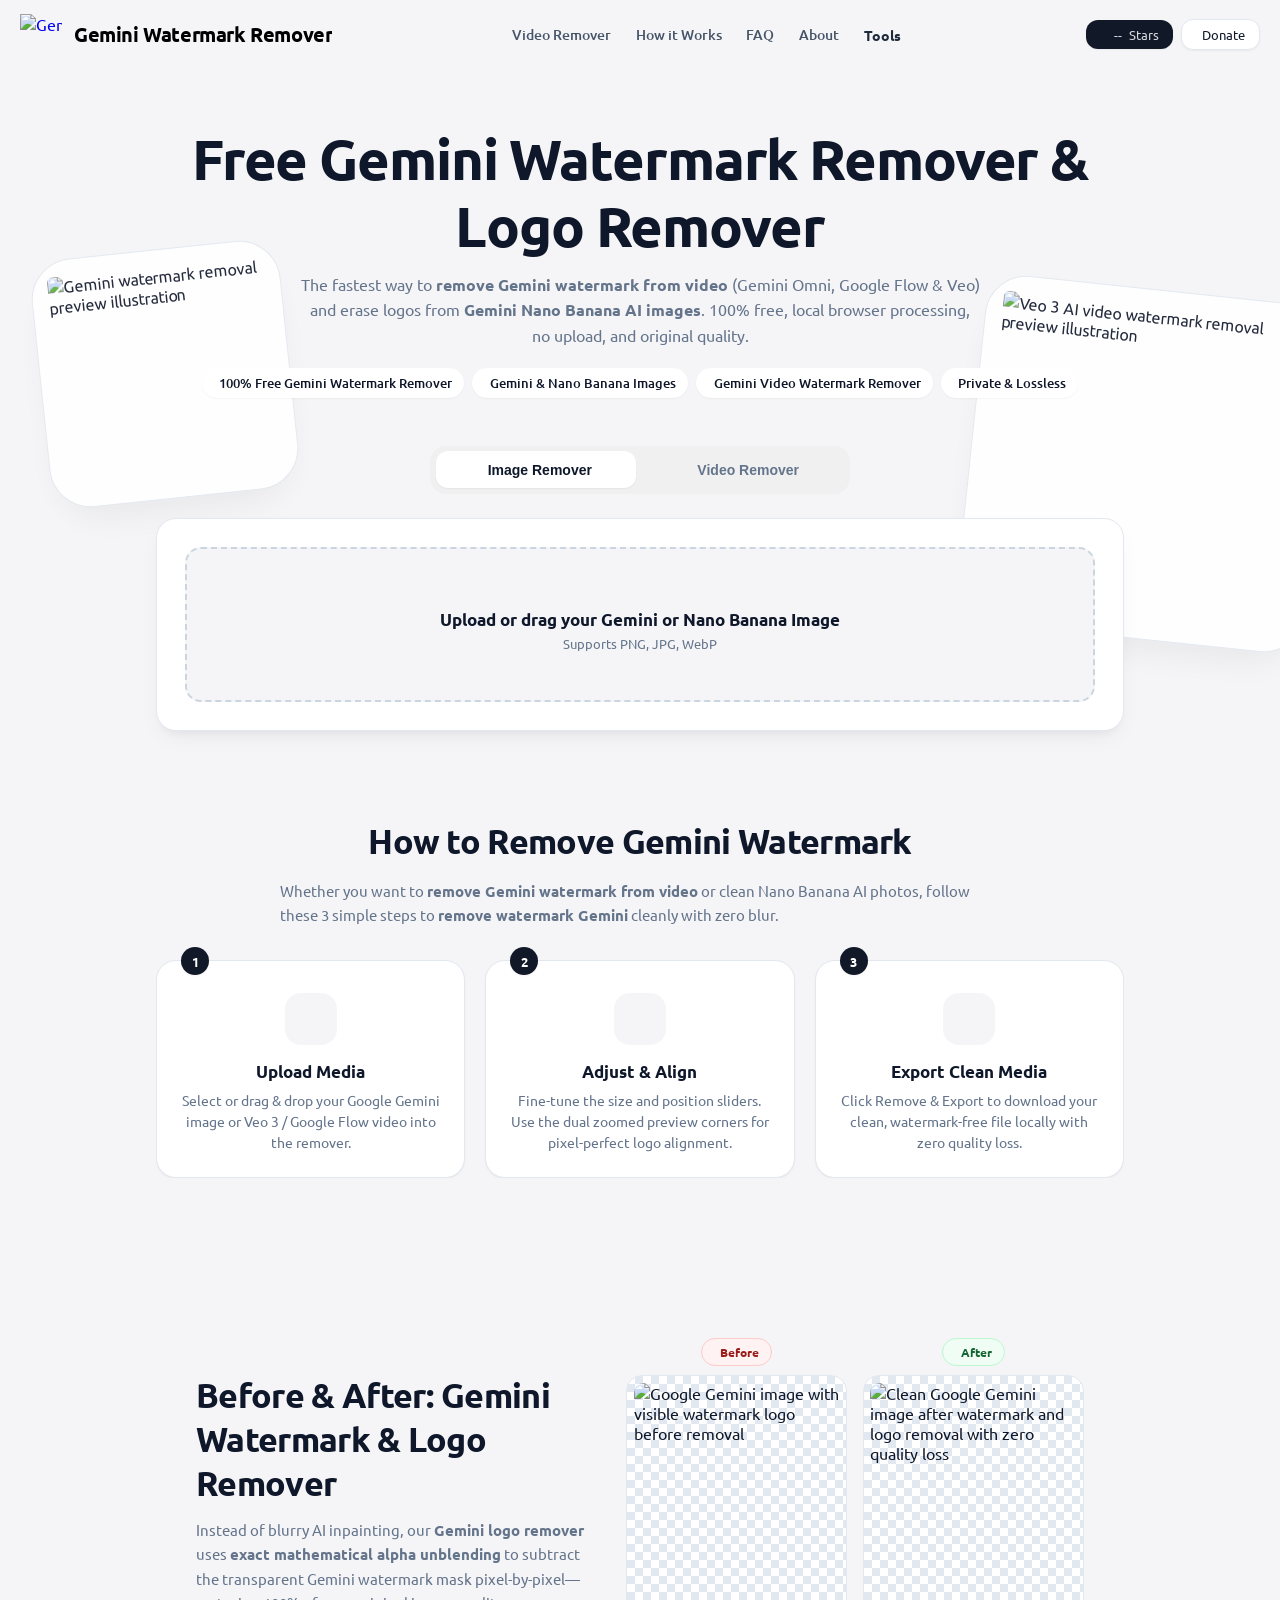
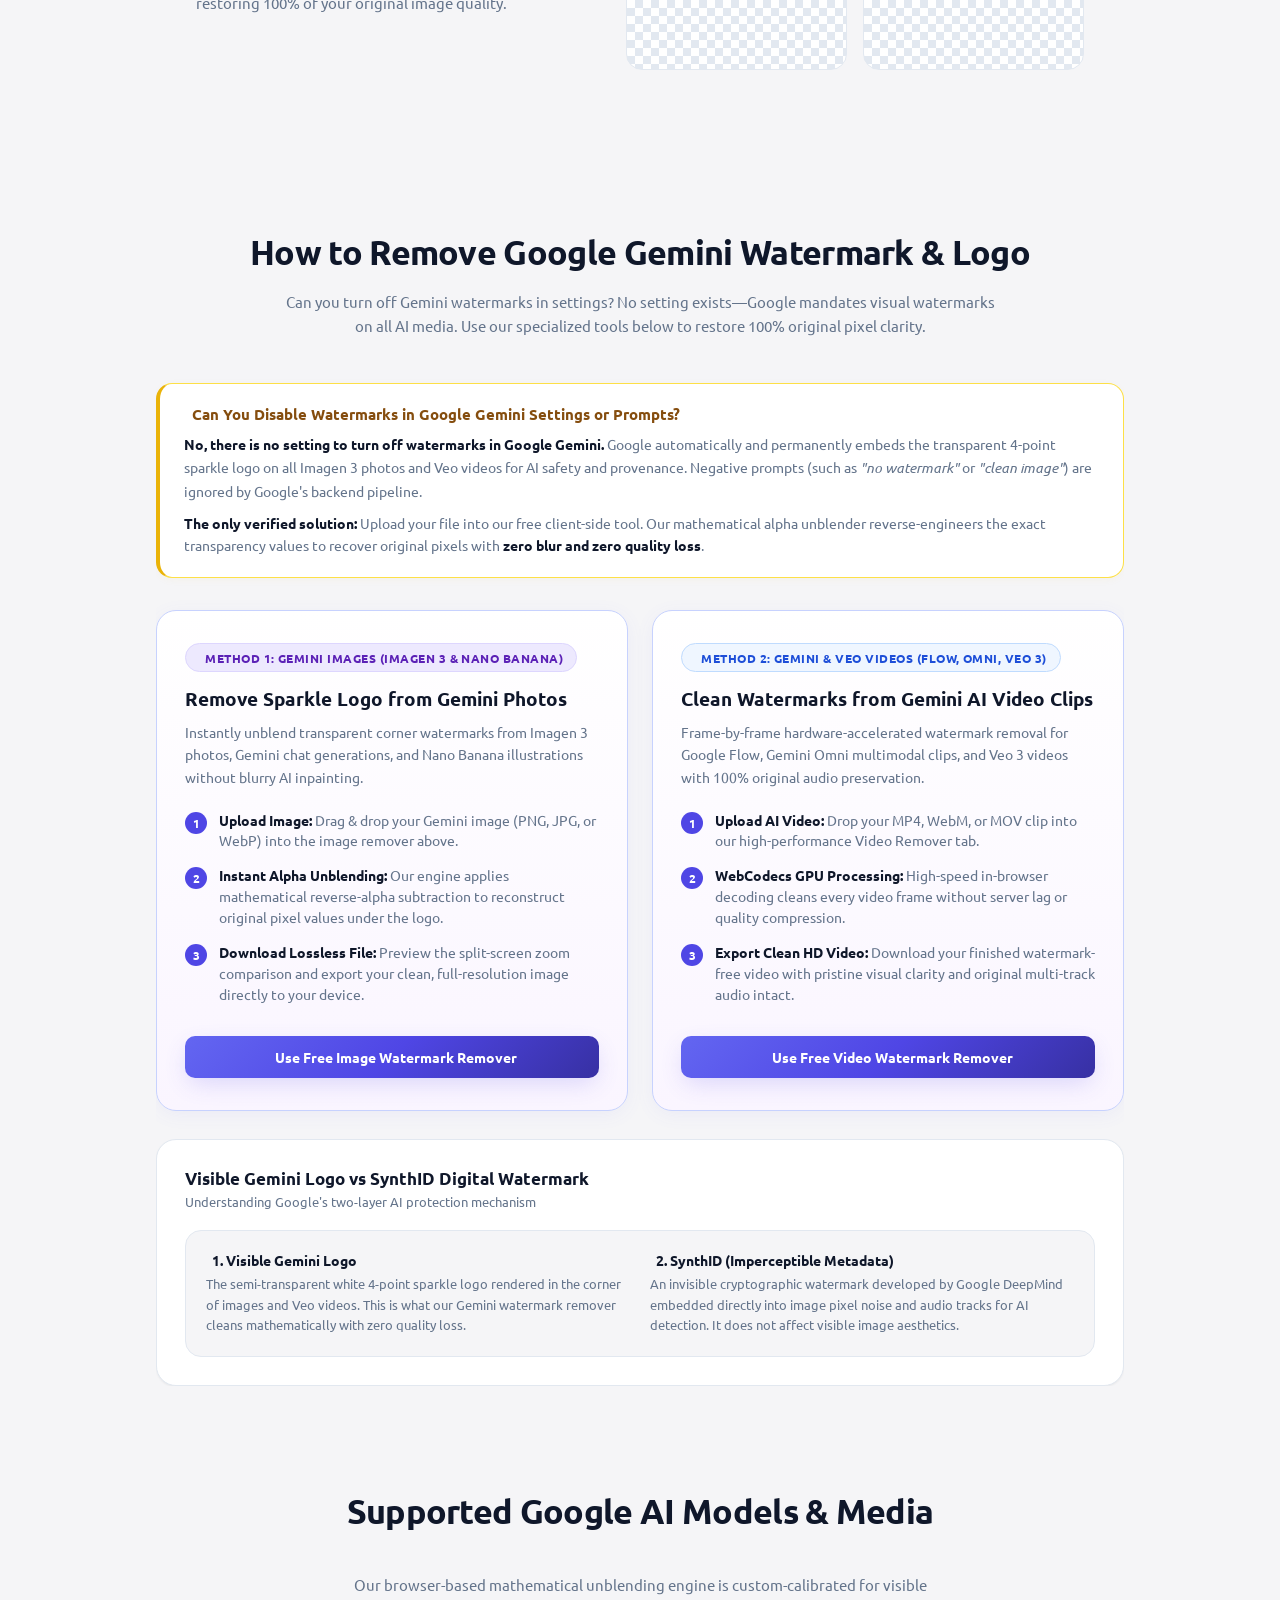
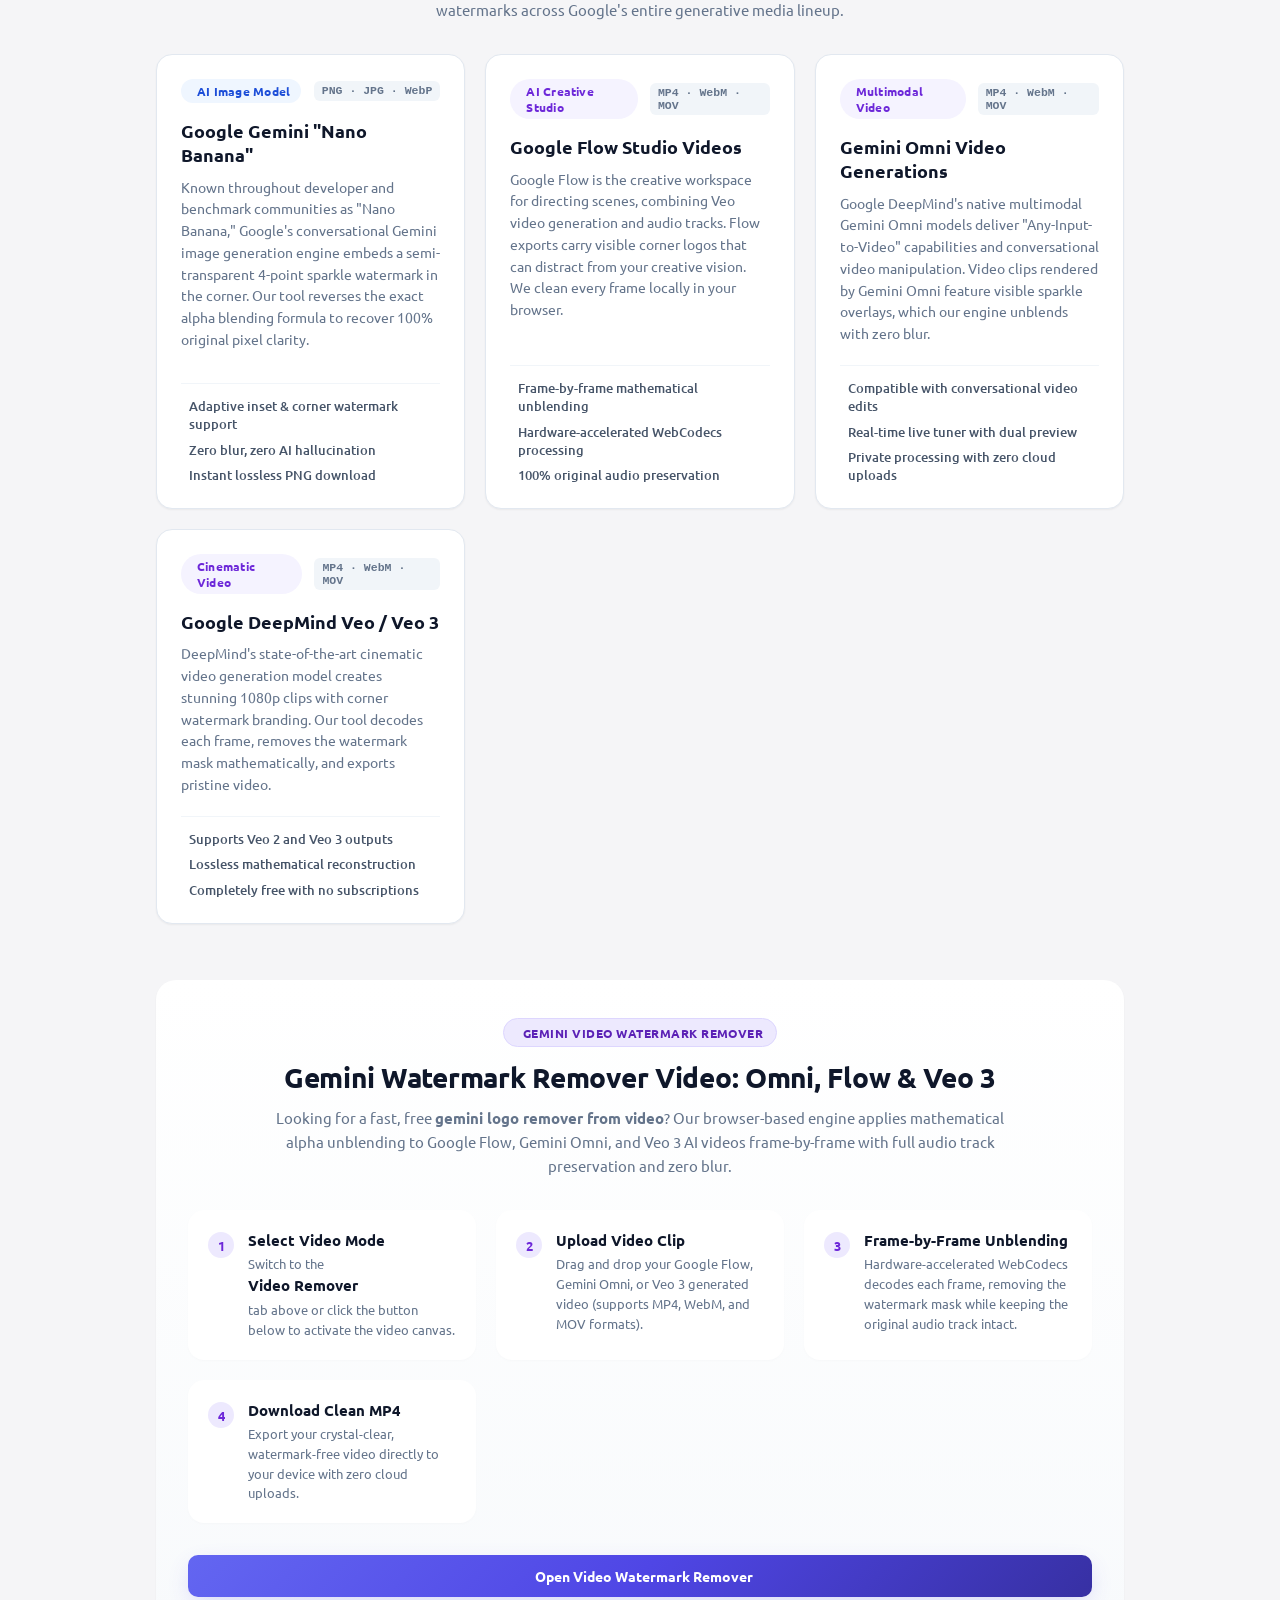
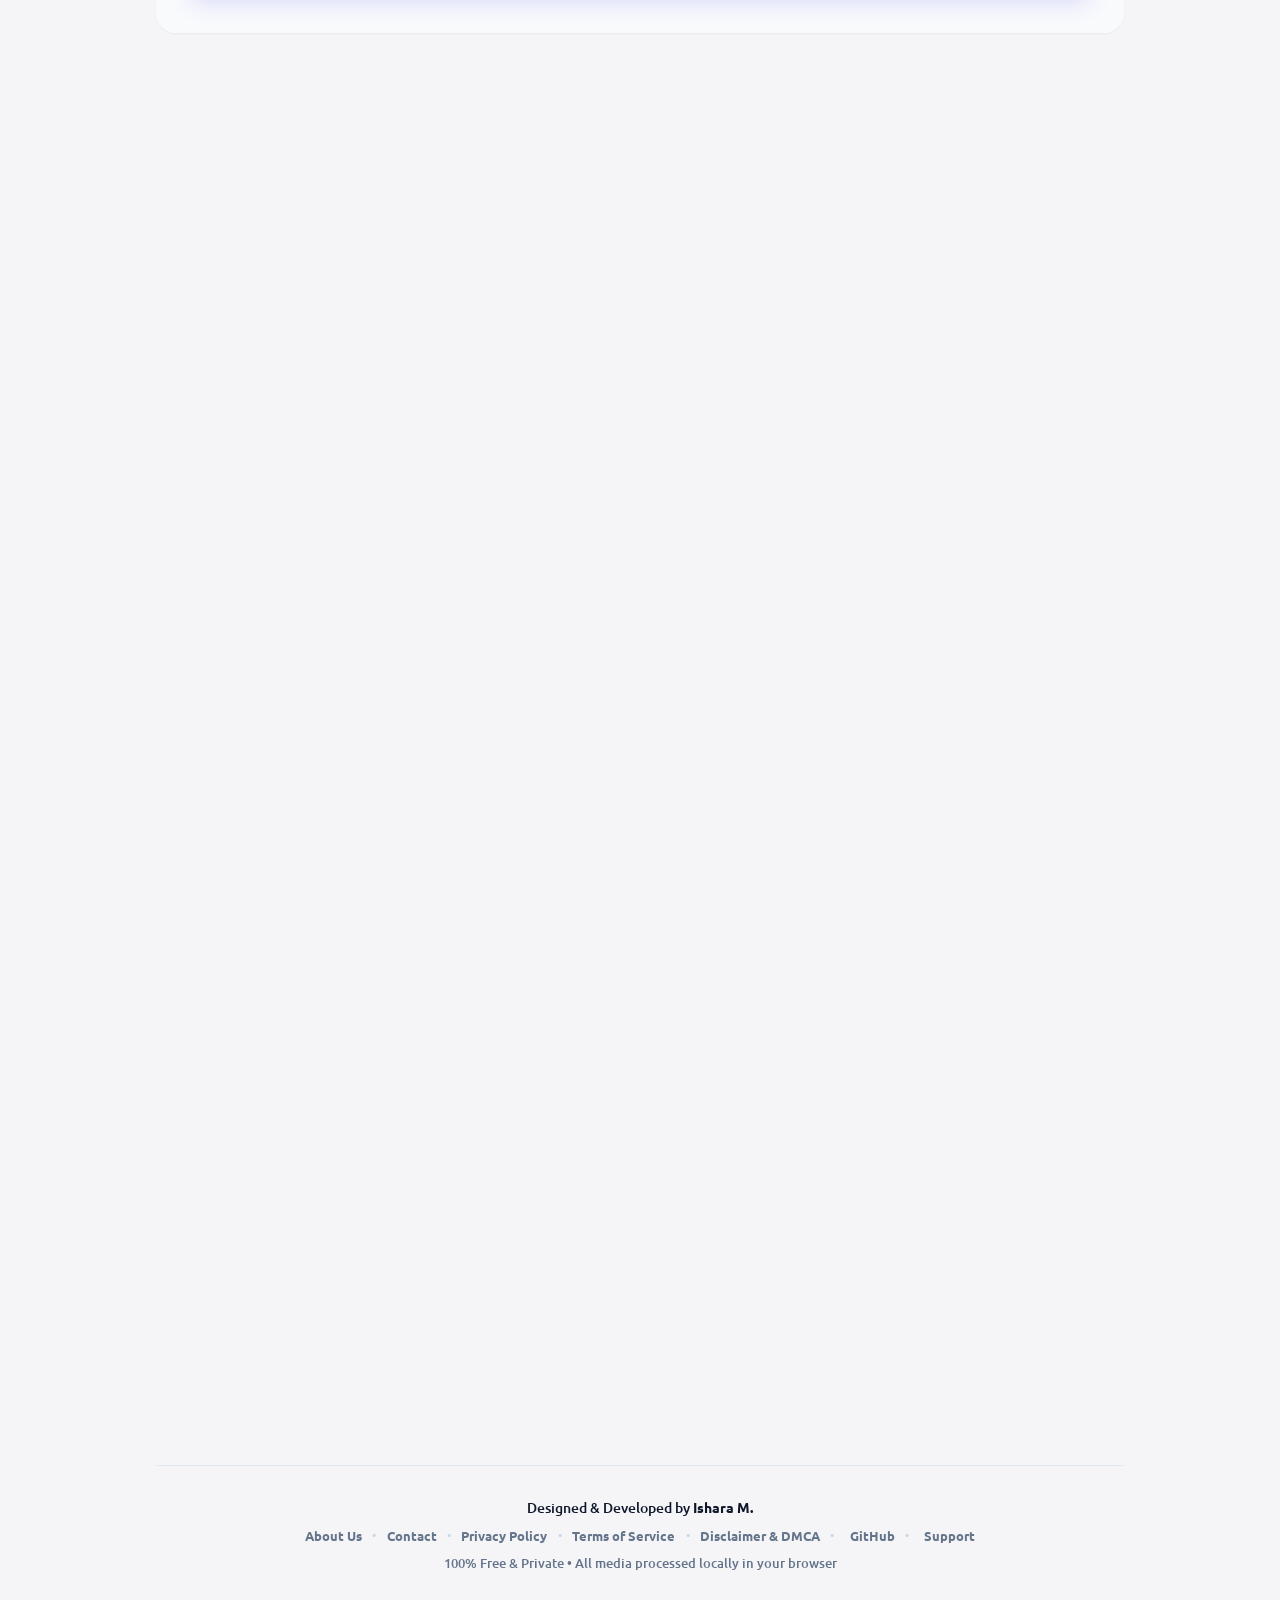
==== index.html @ 51252283 "Remove pop-up ads, promo banners, and third-party widgets" ====
<!DOCTYPE html>
<html lang="en">

<head>
  <meta charset="UTF-8" />
  <meta name="viewport" content="width=device-width, initial-scale=1.0" />
  <title>Gemini Watermark Remover &amp; Logo Remover – Free Video &amp; Image Tool (Flow &amp; Omni)</title>
  <meta name="description"
    content="Free Gemini watermark remover &amp; logo remover. Remove Gemini watermark from video (Gemini Omni, Flow, Veo) and Nano Banana AI images online with zero quality loss." />
  <meta name="keywords"
    content="gemini watermark remover, gemini logo remover, remove gemini watermark, gemini watermark remover video, gemini video watermark remover, gemini watermark remover free, remove gemini watermark from video, gemini remove watermark, gemini logo remover from video, remove watermark gemini, google flow watermark remover, gemini omni watermark remover, nano banana watermark remover, veo 3 watermark remover" />
  <meta name="robots" content="index, follow" />
  <meta name="author" content="Ishara M." />
  <meta name="theme-color" content="#ffffff" />
  <meta name="apple-mobile-web-app-capable" content="yes" />
  <meta name="apple-mobile-web-app-status-bar-style" content="default" />
  <meta name="apple-mobile-web-app-title" content="Gemini Remover" />
  <link rel="icon" type="image/png"
    href="https://ishara-madu.github.io/gemini-watermark-remover/assets/favicon-96x96.png" sizes="96x96" />
  <link rel="icon" type="image/svg+xml"
    href="https://ishara-madu.github.io/gemini-watermark-remover/assets/favicon.svg" />
  <link rel="shortcut icon" href="https://ishara-madu.github.io/gemini-watermark-remover/assets/favicon.ico" />
  <link rel="apple-touch-icon" sizes="180x180"
    href="https://ishara-madu.github.io/gemini-watermark-remover/assets/apple-touch-icon.png" />
  <link rel="manifest" href="https://ishara-madu.github.io/gemini-watermark-remover/assets/site.webmanifest" />

  <link rel="canonical" href="https://ishara-madu.github.io/gemini-watermark-remover/" />

  <!-- Open Graph / Facebook -->
  <meta property="og:site_name" content="Gemini Watermark Remover" />
  <meta property="og:type" content="website" />
  <meta property="og:url" content="https://ishara-madu.github.io/gemini-watermark-remover/" />
  <meta property="og:title" content="Gemini Watermark Remover &amp; Logo Remover – Free Video &amp; Image Tool" />
  <meta property="og:description"
    content="Free Gemini watermark remover &amp; logo remover. Remove Gemini watermark from video (Gemini Omni, Flow, Veo) and Nano Banana AI images online with zero quality loss." />
  <meta property="og:image" content="https://ishara-madu.github.io/gemini-watermark-remover/assets/logo.webp" />
  <meta property="og:image:width" content="1200" />
  <meta property="og:image:height" content="630" />
  <meta property="og:image:alt" content="Free Gemini Watermark Remover &amp; Logo Remover" />
  <meta property="og:locale" content="en_US" />

  <!-- Twitter -->
  <meta property="twitter:card" content="summary_large_image" />
  <meta property="twitter:url" content="https://ishara-madu.github.io/gemini-watermark-remover/" />
  <meta property="twitter:title" content="Gemini Watermark Remover &amp; Logo Remover – Free Video &amp; Image Tool" />
  <meta property="twitter:description"
    content="Free Gemini watermark remover &amp; logo remover. Remove Gemini watermark from video (Gemini Omni, Flow, Veo) and Nano Banana AI images online with zero quality loss." />
  <meta property="twitter:image" content="https://ishara-madu.github.io/gemini-watermark-remover/assets/logo.webp" />
  <meta property="twitter:image:alt" content="Free Gemini Watermark Remover &amp; Logo Remover" />

  <!-- Structured Data (JSON-LD) -->
  <script type="application/ld+json">
  {
    "@context": "https://schema.org",
    "@graph": [
      {
        "@type": "SoftwareApplication",
        "name": "Gemini Watermark Remover",
        "alternateName": [
          "Remove Gemini Watermark",
          "Google Flow Watermark Remover",
          "Gemini Omni Video Remover",
          "Gemini Nano Banana Watermark Remover",
          "Gemini Logo Remover",
          "Veo 3 Watermark Remover"
        ],
        "url": "https://ishara-madu.github.io/gemini-watermark-remover/",
        "image": "https://ishara-madu.github.io/gemini-watermark-remover/assets/logo.webp",
        "screenshot": "https://ishara-madu.github.io/gemini-watermark-remover/assets/after.webp",
        "inLanguage": "en",
        "operatingSystem": "All, Web Browser",
        "applicationCategory": "MultimediaApplication",
        "applicationSubCategory": "Image and Video Editor",
        "browserRequirements": "Requires HTML5 Canvas and WebCodecs support",
        "description": "Free online watermark remover for Google Gemini, Google Flow, Gemini Omni videos, and Gemini Nano Banana images using mathematical alpha unblending with zero quality loss.",
        "offers": {
          "@type": "Offer",
          "price": "0",
          "priceCurrency": "USD"
        },
        "featureList": [
          "100% Client-Side Private Processing (No Server Uploads)",
          "Mathematical Alpha Unblending (Zero Quality Loss & No Blur)",
          "Gemini & Nano Banana Image Watermark Remover (PNG, JPG, WebP)",
          "Gemini Omni & Google Flow AI Video Watermark Remover (MP4, WebM, MOV)",
          "Google Veo 3 Video Watermark Unblending with Audio Preservation",
          "Real-time Live Tuner with Dual Zoomed Previews & Model Presets",
          "100% Free with No File Limits and No Sign-up Required"
        ],
        "author": {
          "@type": "Person",
          "name": "Ishara M.",
          "url": "https://ishara-madu.github.io/"
        }
      },
      {
        "@type": "WebSite",
        "name": "Gemini Watermark Remover",
        "alternateName": "Remove Gemini Watermark Online",
        "url": "https://ishara-madu.github.io/gemini-watermark-remover/",
        "description": "Free online Gemini and Google Flow watermark remover for Gemini Omni videos, Veo clips, and Nano Banana AI images.",
        "inLanguage": "en",
        "publisher": {
          "@type": "Person",
          "name": "Ishara M.",
          "url": "https://ishara-madu.github.io/"
        }
      },
      {
        "@type": "BreadcrumbList",
        "itemListElement": [
          {
            "@type": "ListItem",
            "position": 1,
            "name": "Home",
            "item": "https://ishara-madu.github.io/gemini-watermark-remover/"
          }
        ]
      },
      {
        "@type": "HowTo",
        "name": "How to Remove Gemini & Google Flow Watermarks Online",
        "description": "Step-by-step guide to remove visible Gemini and Google Flow watermarks from Gemini Omni videos and Nano Banana images directly in your browser without quality loss.",
        "image": "https://ishara-madu.github.io/gemini-watermark-remover/assets/logo.webp",
        "step": [
          {
            "@type": "HowToStep",
            "position": 1,
            "name": "Upload Media",
            "text": "Select or drag & drop your Gemini Nano Banana image (PNG, JPG, WebP) or Gemini Omni / Google Flow / Veo video (MP4, WebM, MOV) into the watermark remover tool."
          },
          {
            "@type": "HowToStep",
            "position": 2,
            "name": "Adjust & Align",
            "text": "Choose a model preset (Nano Banana, Omni/Flow, or Veo) or fine-tune sliders. Use the dual zoomed preview corners for pixel-perfect alignment over the visible logo."
          },
          {
            "@type": "HowToStep",
            "position": 3,
            "name": "Export Clean Media",
            "text": "Click Remove & Export to generate your watermark-free file locally in your browser with zero quality loss."
          }
        ]
      },
      {
        "@type": "FAQPage",
        "mainEntity": [
          {
            "@type": "Question",
            "name": "How to remove Gemini watermark from video and AI images?",
            "acceptedAnswer": {
              "@type": "Answer",
              "text": "To remove Gemini watermark from video (Google Flow, Gemini Omni, Veo) or Nano Banana AI images, simply upload your file into our Gemini watermark remover free tool above. Our tool mathematically unblends the transparent logo pixel-by-pixel, restoring 100% of your original media clarity without any blurry AI smudge."
            }
          },
          {
            "@type": "Question",
            "name": "How does this Gemini logo remover work?",
            "acceptedAnswer": {
              "@type": "Answer",
              "text": "Google Gemini embeds a transparent logo mask into generated images and Veo videos using alpha blending. Instead of guessing pixels like AI object removers, our Gemini logo remover applies the exact reverse mathematical formula Original = (Watermarked - Logo * Alpha) / (1 - Alpha) to unblend the watermark pixel-by-pixel with zero quality loss."
            }
          },
          {
            "@type": "Question",
            "name": "Is this Gemini watermark remover free to use?",
            "acceptedAnswer": {
              "@type": "Answer",
              "text": "Yes, our Gemini watermark remover free online tool is 100% free with no limits! There are no hidden subscription fees, no user registration required, no file count limits, and no secondary watermarks added to your exported files."
            }
          },
          {
            "@type": "Question",
            "name": "Does this tool work on Google Gemini Nano Banana images?",
            "acceptedAnswer": {
              "@type": "Answer",
              "text": "Yes! 'Nano Banana' is the widely recognized codename for Google's conversational Gemini image generation model. Our tool is optimized to detect and reverse the 4-point sparkle watermark on Nano Banana images with 100% mathematical precision and zero blur."
            }
          },
          {
            "@type": "Question",
            "name": "Can I remove watermarks from Google Flow and Gemini Omni videos?",
            "acceptedAnswer": {
              "@type": "Answer",
              "text": "Yes! Our browser engine directly cleans visible watermarks from Google Flow studio videos and Gemini Omni multimodal clips (MP4, WebM, MOV) frame-by-frame using WebCodecs, fully preserving your original audio."
            }
          },
          {
            "@type": "Question",
            "name": "Can I remove Gemini watermark from Veo 3 videos and Imagen 3 photos?",
            "acceptedAnswer": {
              "@type": "Answer",
              "text": "Yes! Our tool fully supports Google Gemini Imagen 3 / Nano Banana images (PNG, JPG, WebP) and Gemini Veo 3 / Google Flow / Omni AI videos (MP4, WebM, MOV) with full audio preservation and GPU-accelerated WebCodecs."
            }
          },
          {
            "@type": "Question",
            "name": "Can I turn off watermarks directly in Google Gemini settings?",
            "acceptedAnswer": {
              "@type": "Answer",
              "text": "No. Google Gemini does not offer any setting, toggle, or prompt command to turn off visible watermarks or SynthID. Google automatically and permanently embeds the transparent 4-point sparkle logo on all Imagen 3 images and Veo videos for AI provenance. The only reliable way to get a clean, watermark-free image or video without blurry AI inpainting is by using our free online Gemini watermark remover tool above."
            }
          },
          {
            "@type": "Question",
            "name": "What is the difference between visual Gemini logo and SynthID?",
            "acceptedAnswer": {
              "@type": "Answer",
              "text": "Visual watermarks are the transparent 4-point sparkle logos seen in the corner of images and videos, which our tool removes cleanly. SynthID is an imperceptible cryptographic watermark embedded directly into pixel noise by Google DeepMind for AI detection that does not affect visual appearance."
            }
          },
          {
            "@type": "Question",
            "name": "Why is mathematical watermark removal better than AI inpainting?",
            "acceptedAnswer": {
              "@type": "Answer",
              "text": "AI inpainting tools guess what lies beneath the watermark by blurring or smudging pixels, causing loss of detail. Mathematical alpha unblending subtracts the exact transparency values of the Gemini logo, revealing the actual sharp original pixels underneath."
            }
          },
          {
            "@type": "Question",
            "name": "Are my images and videos kept private and secure?",
            "acceptedAnswer": {
              "@type": "Answer",
              "text": "Absolutely. All image and video processing is executed 100% locally inside your web browser using HTML5 Canvas and WebCodecs APIs. Your files are never uploaded, stored, or transmitted to any external server."
            }
          },
          {
            "@type": "Question",
            "name": "What image and video file formats are supported?",
            "acceptedAnswer": {
              "@type": "Answer",
              "text": "We support all major formats: Images (PNG, JPG, WebP) and Videos (MP4, WebM, MOV) with instant browser downloads."
            }
          },
          {
            "@type": "Question",
            "name": "Can I use this Gemini watermark remover on mobile phones and tablets?",
            "acceptedAnswer": {
              "@type": "Answer",
              "text": "Yes! The website is fully mobile-responsive and works seamlessly on smartphones and tablets across iOS (Safari) and Android (Chrome/Edge/Firefox)."
            }
          }
        ]
      }
    ]
  }
  </script>
  <!-- Performance Resource Hints & Font Preconnects -->
  <link rel="preconnect" href="https://fonts.googleapis.com">
  <link rel="preconnect" href="https://fonts.gstatic.com" crossorigin>
  <link rel="dns-prefetch" href="https://code.iconify.design">
  <link href="https://fonts.googleapis.com/css2?family=Ubuntu:wght@400;500;700&display=swap" rel="stylesheet">
  <link rel="stylesheet" href="./style.css" />
  <script defer src="https://code.iconify.design/iconify-icon/1.0.7/iconify-icon.min.js"></script>
</head>

<body>

  <!-- Top Navigation Header -->
  <header class="app-header">
    <div class="header-container">
      <a href="#" class="brand" title="Gemini Watermark Remover">
        <img src="./assets/logo.webp" alt="Gemini Watermark Remover Logo" width="42" height="42" decoding="async"
          fetchpriority="high" style="object-fit: cover;" />
        <div class="brand-text">
          <span class="brand-title">Gemini Watermark Remover</span>
        </div>
      </a>

      <!-- Desktop Navigation Menu -->
      <nav class="nav-menu" aria-label="Main Navigation">
        <a href="#panel-video" class="nav-link" id="nav-link-video">Video Remover</a>
        <a href="#how-it-works" class="nav-link">How it Works</a>
        <a href="#faq" class="nav-link">FAQ</a>
        <a href="./about.html" class="nav-link">About</a>

        <!-- Tools Dropdown -->
        <div class="nav-dropdown" id="tools-dropdown">
          <button type="button" class="nav-link nav-dropdown-btn" id="tools-dropdown-btn" aria-expanded="false"
            aria-haspopup="true">
            <span>Tools</span>
            <iconify-icon icon="ph:caret-down-bold" class="dropdown-arrow" width="12"></iconify-icon>
          </button>
          <div class="dropdown-menu" id="tools-dropdown-menu">
            <a href="https://ishara-madu.github.io/online-image-converter/" target="_blank" rel="noopener noreferrer"
              class="dropdown-item promo-item"
              data-auto-favicon="https://ishara-madu.github.io/online-image-converter/">
              <div class="dropdown-item-icon promo-icon">
                <img src="https://ishara-madu.github.io/online-image-converter/favicon.ico"
                  onerror="this.onerror=null; this.src='https://www.google.com/s2/favicons?domain=ishara-madu.github.io&amp;sz=64';"
                  alt="Online Image Converter Favicon" class="tool-favicon-img" width="22" height="22" loading="lazy" />
              </div>
              <div class="dropdown-item-content">
                <div class="dropdown-item-title-row">
                  <span class="dropdown-item-title">Online Image Converter</span>
                  <span class="badge-featured">Free &amp; Fast</span>
                </div>
                <p class="dropdown-item-desc">Convert WebP, PNG, JPG, AVIF, GIF with zero quality loss.</p>
              </div>
              <iconify-icon icon="ph:arrow-square-out-bold" width="16" class="dropdown-ext-icon"></iconify-icon>
            </a>

            <div class="dropdown-divider"></div>

            <a href="#" class="dropdown-item active-tool">
              <div class="dropdown-item-icon active-icon">
                <img src="./assets/favicon-96x96.png" alt="Gemini Watermark Remover Favicon" class="tool-favicon-img"
                  width="22" height="22" loading="lazy" />
              </div>
              <div class="dropdown-item-content">
                <div class="dropdown-item-title-row">
                  <span class="dropdown-item-title">Gemini Watermark Remover</span>
                  <span class="badge-current">Current</span>
                </div>
                <p class="dropdown-item-desc">Remove Gemini, Flow &amp; Omni watermarks mathematically.</p>
              </div>
            </a>
          </div>
        </div>
      </nav>

      <!-- Hamburger Menu Toggle Button (Mobile Only) -->
      <button type="button" id="mobile-menu-btn" class="mobile-menu-toggle" aria-label="Toggle navigation menu"
        aria-expanded="false">
        <iconify-icon icon="ph:list-bold" class="icon-hamburger" width="22"></iconify-icon>
        <iconify-icon icon="ph:x-bold" class="icon-close hidden" width="22"></iconify-icon>
      </button>

      <div id="header-actions" class="header-actions">
        <!-- Mobile Navigation Menu (visible inside mobile dropdown) -->
        <div class="mobile-nav-links">
          <a href="#panel-video" class="mobile-nav-link" id="mobile-nav-link-video">
            <iconify-icon icon="ph:video-bold" width="18"></iconify-icon>
            <span>Video Remover</span>
          </a>
          <a href="#models-showcase" class="mobile-nav-link">
            <iconify-icon icon="ph:cpu-bold" width="18"></iconify-icon>
            <span>Supported Models</span>
          </a>
          <a href="#how-it-works" class="mobile-nav-link">
            <iconify-icon icon="ph:info-bold" width="18"></iconify-icon>
            <span>How it Works</span>
          </a>
          <a href="#guide" class="mobile-nav-link">
            <iconify-icon icon="ph:book-open-bold" width="18"></iconify-icon>
            <span>Removal Guide</span>
          </a>
          <a href="#comparison" class="mobile-nav-link">
            <iconify-icon icon="ph:git-diff-bold" width="18"></iconify-icon>
            <span>Comparison</span>
          </a>
          <a href="#features" class="mobile-nav-link">
            <iconify-icon icon="ph:shield-check-bold" width="18"></iconify-icon>
            <span>Features</span>
          </a>
          <a href="#faq" class="mobile-nav-link">
            <iconify-icon icon="ph:question-bold" width="18"></iconify-icon>
            <span>FAQ</span>
          </a>
          <a href="./about.html" class="mobile-nav-link">
            <iconify-icon icon="ph:info-bold" width="18"></iconify-icon>
            <span>About Us</span>
          </a>
          <a href="./contact.html" class="mobile-nav-link">
            <iconify-icon icon="ph:envelope-simple-bold" width="18"></iconify-icon>
            <span>Contact Us</span>
          </a>
        </div>

        <div class="header-action-buttons">
          <a href="https://github.com/ishara-madu/gemini-watermark-remover" target="_blank" rel="noopener noreferrer"
            class="btn-github" title="Star on GitHub">
            <iconify-icon icon="ph:github-logo" width="18"></iconify-icon>
            <iconify-icon icon="ph:star-fill" width="14" style="color: #eab308;"></iconify-icon>
            <span id="star-count-num">--</span>
            <span class="btn-github-label">Stars</span>
          </a>
          <a href="https://buymeacoffee.com/ishara.madu" target="_blank" rel="noopener noreferrer" class="btn-donate"
            title="Support the project">
            <iconify-icon icon="ph:heart-fill" width="16" style="color: #f43f5e;"></iconify-icon>
            <span>Donate</span>
          </a>
        </div>
      </div>
    </div>
  </header>

  <main class="container">
    <!-- Hero Section -->
    <div class="hero-section">
      <h1 class="hero-title">Free Gemini Watermark Remover &amp; Logo Remover</h1>
      <p class="hero-description">
        The fastest way to <strong>remove Gemini watermark from video</strong> (Gemini Omni, Google Flow &amp; Veo) and
        erase logos from
        <strong style="color: #64748b">Gemini Nano Banana AI images</strong>. 100% free, local browser processing, no
        upload, and original quality.
      </p>
      <div class="hero-badges">
        <span class="hero-badge-pill"><iconify-icon icon="ph:sparkle-bold" width="15"
            style="color: #059669;"></iconify-icon> 100% Free Gemini Watermark Remover</span>
        <span class="hero-badge-pill"><iconify-icon icon="ph:image-square-bold" width="15"
            style="color: #2563eb;"></iconify-icon> Gemini &amp; Nano Banana Images</span>
        <a href="#panel-video" class="hero-badge-pill hero-badge-link" id="hero-badge-video-link"><iconify-icon
            icon="ph:video-camera-bold" width="15" style="color: #7c3aed;"></iconify-icon> Gemini Video Watermark
          Remover</a>
        <span class="hero-badge-pill"><iconify-icon icon="ph:shield-check-bold" width="15"
            style="color: #0d9488;"></iconify-icon> Private &amp; Lossless</span>
      </div>
    </div>

    <!-- Left Decorative Background Frame -->
    <div class="hero-bg-frame-container left" aria-hidden="true">
      <div class="hero-bg-frame">
        <img src="./assets/bg1.webp" alt="Gemini watermark removal preview illustration" class="hero-bg-img" width="250"
          height="250" loading="lazy" decoding="async" fetchpriority="low" />
      </div>
    </div>

    <!-- Right Decorative Background Frame -->
    <div class="hero-bg-frame-container right" aria-hidden="true">
      <div class="hero-bg-frame">
        <img src="./assets/bg2.webp" alt="Veo 3 AI video watermark removal preview illustration" class="hero-bg-img"
          width="350" height="350" loading="lazy" decoding="async" fetchpriority="low" />
      </div>
    </div>

    <!-- Tab Switcher -->
    <div class="tab-container">
      <button id="tab-image" class="tab-btn active">
        <iconify-icon icon="ph:image-bold" width="18"></iconify-icon>
        <span>Image Remover</span>
      </button>
      <button id="tab-video" class="tab-btn">
        <iconify-icon icon="ph:video-bold" width="18"></iconify-icon>
        <span>Video Remover</span>
      </button>
    </div>

    <!-- Image Removal Panel -->
    <section id="panel-image" class="card">
      <div id="img-dropzone" class="dropzone">
        <div class="dropzone-icon">
          <iconify-icon icon="ph:upload-simple-bold"></iconify-icon>
        </div>
        <p class="dropzone-title">Upload or drag your Gemini or Nano Banana Image</p>
        <p class="dropzone-sub">Supports PNG, JPG, WebP</p>
        <input id="img-input" type="file" accept="image/*" class="hidden" />
      </div>

      <!-- Image Tuner & Live Preview Container -->
      <div id="img-tuner-container" class="tuner-container hidden">
        <div id="img-detect-badge" class="detect-badge hidden"></div>
        <div class="tuner-preview-row">
          <div class="tuner-canvas-box main-box">
            <span class="canvas-title">
              <iconify-icon icon="ph:frame-corners" width="14"></iconify-icon>
              Preview (Full Frame)
            </span>
            <div class="canvas-wrapper">
              <canvas id="img-main-canvas"></canvas>
            </div>
          </div>
          <div class="tuner-canvas-box zoom-box">
            <div class="zoom-card">
              <span class="canvas-title text-blue-600">
                <iconify-icon icon="ph:magnifying-glass-plus" width="14"></iconify-icon>
                Zoomed Original
              </span>
              <div class="canvas-wrapper">
                <canvas id="img-zoom-canvas" width="200" height="200"></canvas>
              </div>
            </div>
            <div class="zoom-card">
              <span class="canvas-title text-green-600">
                <iconify-icon icon="ph:check-circle" width="14"></iconify-icon>
                Zoomed Cleaned
              </span>
              <div class="canvas-wrapper">
                <canvas id="img-zoom-cleaned-canvas" width="200" height="200"></canvas>
              </div>
            </div>
          </div>
        </div>

        <!-- Quick Select Model Presets -->
        <div class="tuner-preset-row">
          <span class="tuner-preset-label">Model Preset:</span>
          <div class="tuner-preset-buttons">
            <button type="button" class="btn-preset active" data-preset="new" id="btn-preset-img-nano">
              <iconify-icon icon="ph:sparkle-bold"></iconify-icon> Gemini / Nano Banana (Adaptive)
            </button>
            <button type="button" class="btn-preset" data-preset="classic" id="btn-preset-img-classic">
              <iconify-icon icon="ph:corners-out"></iconify-icon> Classic Corner (Fixed)
            </button>
          </div>
        </div>

        <div class="tuner-sliders mt-2">
          <div class="slider-group">
            <div class="tuner-slider-label">
              <span>Strength (Gain)</span>
              <span id="lbl-img-gain">0.60x</span>
            </div>
            <input type="range" id="slider-img-gain" min="0.1" max="3" step="0.05" value="0.6" />
          </div>
          <div class="slider-group">
            <div class="tuner-slider-label">
              <span>Size Scale</span>
              <span id="lbl-img-scale">1.00x</span>
            </div>
            <input type="range" id="slider-img-scale" min="0.5" max="2" step="0.05" value="1.0" />
          </div>
          <div class="slider-group">
            <div class="tuner-slider-label">
              <span>Position X</span>
              <span id="lbl-img-offset-x">-128px</span>
            </div>
            <input type="range" id="slider-img-offset-x" min="-250" max="150" step="1" value="-128" />
          </div>
          <div class="slider-group">
            <div class="tuner-slider-label">
              <span>Position Y</span>
              <span id="lbl-img-offset-y">-128px</span>
            </div>
            <input type="range" id="slider-img-offset-y" min="-250" max="150" step="1" value="-128" />
          </div>
        </div>

        <div class="tuner-actions">
          <button id="btn-img-reset-sliders" class="btn btn-secondary text-xs">
            <iconify-icon icon="ph:arrow-counter-clockwise"></iconify-icon> Reset Sliders
          </button>
          <button id="btn-img-export" class="btn btn-primary">
            <iconify-icon icon="ph:eraser"></iconify-icon> Remove &amp; Export Image
          </button>
        </div>
      </div>

      <div id="img-results" class="hidden mt-4"></div>
    </section>

    <!-- Video Removal Panel -->
    <section id="panel-video" class="card hidden">
      <div id="video-dropzone" class="dropzone">
        <div class="dropzone-icon">
          <iconify-icon icon="ph:video-bold"></iconify-icon>
        </div>
        <p class="dropzone-title">Upload or drag a Gemini Omni, Google Flow, or Veo video</p>
        <p class="dropzone-sub">Supports MP4, WebM, MOV</p>
        <input id="video-input" type="file" accept="video/*" class="hidden" />
      </div>

      <!-- Video Tuner & Live Preview Container -->
      <div id="video-tuner-container" class="tuner-container hidden">
        <div id="video-detect-badge" class="detect-badge hidden"></div>
        <div class="tuner-preview-row">
          <div class="tuner-canvas-box main-box">
            <span class="canvas-title">
              <iconify-icon icon="ph:frame-corners" width="14"></iconify-icon>
              Preview (Full Frame)
            </span>
            <div class="canvas-wrapper">
              <canvas id="video-main-canvas"></canvas>
            </div>
          </div>
          <div class="tuner-canvas-box zoom-box">
            <div class="zoom-card">
              <span class="canvas-title text-blue-600">
                <iconify-icon icon="ph:magnifying-glass-plus" width="14"></iconify-icon>
                Zoomed Original
              </span>
              <div class="canvas-wrapper">
                <canvas id="video-zoom-canvas" width="200" height="200"></canvas>
              </div>
            </div>
            <div class="zoom-card">
              <span class="canvas-title text-green-600">
                <iconify-icon icon="ph:check-circle" width="14"></iconify-icon>
                Zoomed Cleaned
              </span>
              <div class="canvas-wrapper">
                <canvas id="video-zoom-cleaned-canvas" width="200" height="200"></canvas>
              </div>
            </div>
          </div>
        </div>

        <!-- Quick Select Video Model Presets -->
        <div class="tuner-preset-row">
          <span class="tuner-preset-label">Model Preset:</span>
          <div class="tuner-preset-buttons">
            <button type="button" class="btn-preset active" data-preset="veo" id="btn-preset-vid-omni">
              <iconify-icon icon="ph:video-camera-bold"></iconify-icon> Gemini Omni &amp; Flow (Adaptive)
            </button>
            <button type="button" class="btn-preset" data-preset="corner" id="btn-preset-vid-veo">
              <iconify-icon icon="ph:corners-out"></iconify-icon> Veo (Corner)
            </button>
            <button type="button" class="btn-preset" data-preset="sparkle" id="btn-preset-vid-sparkle">
              <iconify-icon icon="ph:sparkle-bold"></iconify-icon> Standard Sparkle
            </button>
          </div>
        </div>

        <div class="tuner-sliders mt-2">
          <div class="slider-group">
            <div class="tuner-slider-label">
              <span>Strength (Gain)</span>
              <span id="lbl-video-gain">0.60x</span>
            </div>
            <input type="range" id="slider-video-gain" min="0.1" max="3" step="0.05" value="0.6" />
          </div>
          <div class="slider-group">
            <div class="tuner-slider-label">
              <span>Size Scale</span>
              <span id="lbl-video-scale">1.00x</span>
            </div>
            <input type="range" id="slider-video-scale" min="0.5" max="2" step="0.05" value="1.0" />
          </div>
          <div class="slider-group">
            <div class="tuner-slider-label">
              <span>Position X</span>
              <span id="lbl-video-offset-x">-24px</span>
            </div>
            <input type="range" id="slider-video-offset-x" min="-150" max="150" step="1" value="-24" />
          </div>
          <div class="slider-group">
            <div class="tuner-slider-label">
              <span>Position Y</span>
              <span id="lbl-video-offset-y">-24px</span>
            </div>
            <input type="range" id="slider-video-offset-y" min="-150" max="150" step="1" value="-24" />
          </div>
        </div>

        <div class="tuner-actions">
          <button id="btn-video-reset-sliders" class="btn btn-secondary text-xs">
            <iconify-icon icon="ph:arrow-counter-clockwise"></iconify-icon> Reset Sliders
          </button>
          <button id="btn-video-export" class="btn btn-primary">
            <iconify-icon icon="ph:eraser"></iconify-icon> Remove &amp; Export Video MP4
          </button>
        </div>
      </div>

      <!-- Processing Progress -->
      <div id="video-status" class="hidden mt-4 text-center">
        <p class="mb-2">Cleaning &amp; Encoding Video...</p>
        <div class="progress-bar-container">
          <div id="video-progress-bar" class="progress-bar-fill"></div>
        </div>
        <p id="video-progress-text" class="progress-text">0%</p>
      </div>

      <div id="video-results" class="hidden mt-4"></div>
    </section>

    <!-- How It Works Step-by-Step Section -->
    <section id="how-it-works" class="how-it-works-section">
      <h2 class="section-title">How to Remove Gemini Watermark</h2>
      <p class="guide-subtitle" style="margin-bottom: 2rem;">
        Whether you want to <strong>remove Gemini watermark from video</strong> or clean Nano Banana AI photos, follow
        these 3 simple steps to <strong>remove watermark Gemini</strong> cleanly with zero blur.
      </p>
      <div class="steps-grid">
        <div class="step-card">
          <div class="step-badge">1</div>
          <div class="step-icon">
            <iconify-icon icon="ph:upload-simple" width="26"></iconify-icon>
          </div>
          <h3 class="step-title">Upload Media</h3>
          <p class="step-desc">
            Select or drag &amp; drop your Google Gemini image or Veo 3 / Google Flow video into the remover.
          </p>
        </div>

        <div class="step-card">
          <div class="step-badge">2</div>
          <div class="step-icon">
            <iconify-icon icon="ph:sliders-horizontal" width="26"></iconify-icon>
          </div>
          <h3 class="step-title">Adjust &amp; Align</h3>
          <p class="step-desc">
            Fine-tune the size and position sliders. Use the dual zoomed preview corners for pixel-perfect logo
            alignment.
          </p>
        </div>

        <div class="step-card">
          <div class="step-badge">3</div>
          <div class="step-icon">
            <iconify-icon icon="ph:download-simple" width="26"></iconify-icon>
          </div>
          <h3 class="step-title">Export Clean Media</h3>
          <p class="step-desc">
            Click Remove &amp; Export to download your clean, watermark-free file locally with zero quality loss.
          </p>
        </div>
      </div>
    </section>

    <!-- Before & After Comparison Section -->
    <section id="comparison" class="comparison-section">
      <div class="comparison-layout">
        <!-- Left Side: Title & Description -->
        <div class="comparison-content">
          <h2 class="comparison-title">Before &amp; After: Gemini Watermark &amp; Logo Remover</h2>
          <p class="comparison-subtitle">
            Instead of blurry AI inpainting, our <strong>Gemini logo remover</strong> uses <strong>exact mathematical
              alpha unblending</strong> to
            subtract the transparent Gemini watermark mask pixel-by-pixel—restoring 100% of your original image quality.
          </p>
        </div>

        <!-- Right Side: Both Before and After Images -->
        <div class="comparison-media">
          <div class="comparison-card">
            <span class="comparison-badge badge-before">
              <iconify-icon icon="ph:x-circle" width="14"></iconify-icon> Before
            </span>
            <div class="comparison-img-wrapper checker">
              <img src="./assets/before.webp" alt="Google Gemini image with visible watermark logo before removal"
                width="400" height="400" loading="lazy" decoding="async" />
            </div>
          </div>

          <div class="comparison-card">
            <span class="comparison-badge badge-after">
              <iconify-icon icon="ph:check-circle" width="14"></iconify-icon> After
            </span>
            <div class="comparison-img-wrapper checker">
              <img src="./assets/after.webp"
                alt="Clean Google Gemini image after watermark and logo removal with zero quality loss" width="400"
                height="400" loading="lazy" decoding="async" />
            </div>
          </div>
        </div>
      </div>
    </section>

    <!-- Gemini Watermark Methods Guide -->
    <section id="guide" class="guide-section">
      <div class="guide-header">
        <h2 class="section-title">How to Remove Google Gemini Watermark &amp; Logo</h2>
        <p class="guide-subtitle">
          Can you turn off Gemini watermarks in settings? No setting exists—Google mandates visual watermarks on all AI media.
          Use our specialized tools below to restore 100% original pixel clarity.
        </p>
      </div>

      <!-- Settings Myth vs Reality Notice Box -->
      <div class="settings-myth-box" data-nosnippet>
        <div class="myth-badge">
          <iconify-icon icon="ph:warning-circle-bold" width="18"></iconify-icon>
          <span>Can You Disable Watermarks in Google Gemini Settings or Prompts?</span>
        </div>
        <p class="myth-text">
          <strong>No, there is no setting to turn off watermarks in Google Gemini.</strong> Google automatically and permanently embeds the transparent 4-point sparkle logo on all Imagen 3 photos and Veo videos for AI safety and provenance. Negative prompts (such as <em>"no watermark"</em> or <em>"clean image"</em>) are ignored by Google's backend pipeline.
        </p>
        <p class="myth-solution">
          <strong>The only verified solution:</strong> Upload your file into our free client-side tool. Our mathematical alpha unblender reverse-engineers the exact transparency values to recover original pixels with <strong>zero blur and zero quality loss</strong>.
        </p>
      </div>

      <div class="methods-grid">
        <!-- Card 1: Gemini Image Watermark Removal -->
        <div class="method-card featured-method">
          <div class="method-badge tool-badge">
            <iconify-icon icon="ph:image-bold" width="14"></iconify-icon>
            Method 1: Gemini Images (Imagen 3 &amp; Nano Banana)
          </div>
          <h3 class="method-title">Remove Sparkle Logo from Gemini Photos</h3>
          <p class="method-desc">
            Instantly unblend transparent corner watermarks from Imagen 3 photos, Gemini chat generations, and Nano Banana illustrations without blurry AI inpainting.
          </p>

          <ol class="method-steps">
            <li class="method-step-item">
              <span class="step-num-pill">1</span>
              <div class="step-text">
                <strong>Upload Image:</strong> Drag &amp; drop your Gemini image (PNG, JPG, or WebP) into the image remover above.
              </div>
            </li>
            <li class="method-step-item">
              <span class="step-num-pill">2</span>
              <div class="step-text">
                <strong>Instant Alpha Unblending:</strong> Our engine applies mathematical reverse-alpha subtraction to reconstruct original pixel values under the logo.
              </div>
            </li>
            <li class="method-step-item">
              <span class="step-num-pill">3</span>
              <div class="step-text">
                <strong>Download Lossless File:</strong> Preview the split-screen zoom comparison and export your clean, full-resolution image directly to your device.
              </div>
            </li>
          </ol>

          <div class="method-action">
            <a href="#panel-image" class="btn btn-primary method-btn">
              <iconify-icon icon="ph:arrow-up-bold" width="16"></iconify-icon>
              <span>Use Free Image Watermark Remover</span>
            </a>
          </div>
        </div>

        <!-- Card 2: Gemini & Veo Video Watermark Removal -->
        <div class="method-card featured-method">
          <div class="method-badge video-badge-card">
            <iconify-icon icon="ph:video-camera-bold" width="14"></iconify-icon>
            Method 2: Gemini &amp; Veo Videos (Flow, Omni, Veo 3)
          </div>
          <h3 class="method-title">Clean Watermarks from Gemini AI Video Clips</h3>
          <p class="method-desc">
            Frame-by-frame hardware-accelerated watermark removal for Google Flow, Gemini Omni multimodal clips, and Veo 3 videos with 100% original audio preservation.
          </p>

          <ol class="method-steps">
            <li class="method-step-item">
              <span class="step-num-pill">1</span>
              <div class="step-text">
                <strong>Upload AI Video:</strong> Drop your MP4, WebM, or MOV clip into our high-performance Video Remover tab.
              </div>
            </li>
            <li class="method-step-item">
              <span class="step-num-pill">2</span>
              <div class="step-text">
                <strong>WebCodecs GPU Processing:</strong> High-speed in-browser decoding cleans every video frame without server lag or quality compression.
              </div>
            </li>
            <li class="method-step-item">
              <span class="step-num-pill">3</span>
              <div class="step-text">
                <strong>Export Clean HD Video:</strong> Download your finished watermark-free video with pristine visual clarity and original multi-track audio intact.
              </div>
            </li>
          </ol>

          <div class="method-action">
            <a href="#panel-video" class="btn btn-primary method-btn">
              <iconify-icon icon="ph:play-bold" width="16"></iconify-icon>
              <span>Use Free Video Watermark Remover</span>
            </a>
          </div>
        </div>
      </div>

      <!-- SynthID vs Visible Watermark Callout Box -->
      <div class="synthid-card">
        <div class="synthid-header">
          <div>
            <h4 class="synthid-title">Visible Gemini Logo vs SynthID Digital Watermark</h4>
            <p class="synthid-sub">Understanding Google's two-layer AI protection mechanism</p>
          </div>
        </div>
        <div class="synthid-grid">
          <div class="synthid-col">
            <strong class="synthid-col-title"><iconify-icon icon="ph:eye-bold" width="16"></iconify-icon> 1. Visible
              Gemini Logo</strong>
            <p>The semi-transparent white 4-point sparkle logo rendered in the corner of images and Veo videos. This is
              what our
              Gemini watermark remover cleans mathematically with zero quality loss.</p>
          </div>
          <div class="synthid-col">
            <strong class="synthid-col-title"><iconify-icon icon="ph:fingerprint-bold" width="16"></iconify-icon> 2.
              SynthID (Imperceptible Metadata)</strong>
            <p>An invisible cryptographic watermark developed by Google DeepMind embedded directly into image pixel
              noise and audio tracks for AI detection. It does not affect visible image aesthetics.</p>
          </div>
        </div>
      </div>
    </section>

    <!-- Supported Google AI Models & Media Showcase Section -->
    <section id="models-showcase" class="models-section">
      <div class="models-header">
        <h2 class="section-title">Supported Google AI Models &amp; Media</h2>
        <p class="models-subtitle">
          Our browser-based mathematical unblending engine is custom-calibrated for visible watermarks across Google's
          entire generative media lineup.
        </p>
      </div>

      <div class="models-grid">
        <!-- Model 1: Gemini Nano Banana -->
        <div class="model-card">
          <div class="model-card-header">
            <div class="model-badge badge-image">
              <iconify-icon icon="ph:image-square-bold" width="16"></iconify-icon> AI Image Model
            </div>
            <span class="model-format-tag">PNG · JPG · WebP</span>
          </div>
          <h3 class="model-name">Google Gemini "Nano Banana"</h3>
          <p class="model-desc">
            Known throughout developer and benchmark communities as "Nano Banana," Google's conversational Gemini image
            generation engine embeds a semi-transparent 4-point sparkle watermark in the corner. Our tool reverses the
            exact alpha blending formula to recover 100% original pixel clarity.
          </p>
          <ul class="model-features">
            <li><iconify-icon icon="ph:check-bold"></iconify-icon> Adaptive inset &amp; corner watermark support</li>
            <li><iconify-icon icon="ph:check-bold"></iconify-icon> Zero blur, zero AI hallucination</li>
            <li><iconify-icon icon="ph:check-bold"></iconify-icon> Instant lossless PNG download</li>
          </ul>
        </div>

        <!-- Model 2: Google Flow -->
        <div class="model-card">
          <div class="model-card-header">
            <div class="model-badge badge-video">
              <iconify-icon icon="ph:film-slate-bold" width="16"></iconify-icon> AI Creative Studio
            </div>
            <span class="model-format-tag">MP4 · WebM · MOV</span>
          </div>
          <h3 class="model-name">Google Flow Studio Videos</h3>
          <p class="model-desc">
            Google Flow is the creative workspace for directing scenes, combining Veo video generation and audio tracks.
            Flow exports carry visible corner logos that can distract from your creative vision. We clean every frame
            locally in your browser.
          </p>
          <ul class="model-features">
            <li><iconify-icon icon="ph:check-bold"></iconify-icon> Frame-by-frame mathematical unblending</li>
            <li><iconify-icon icon="ph:check-bold"></iconify-icon> Hardware-accelerated WebCodecs processing</li>
            <li><iconify-icon icon="ph:check-bold"></iconify-icon> 100% original audio preservation</li>
          </ul>
        </div>

        <!-- Model 3: Gemini Omni -->
        <div class="model-card">
          <div class="model-card-header">
            <div class="model-badge badge-video">
              <iconify-icon icon="ph:video-camera-bold" width="16"></iconify-icon> Multimodal Video
            </div>
            <span class="model-format-tag">MP4 · WebM · MOV</span>
          </div>
          <h3 class="model-name">Gemini Omni Video Generations</h3>
          <p class="model-desc">
            Google DeepMind's native multimodal Gemini Omni models deliver "Any-Input-to-Video" capabilities and
            conversational video manipulation. Video clips rendered by Gemini Omni feature visible sparkle overlays,
            which our engine unblends with zero blur.
          </p>
          <ul class="model-features">
            <li><iconify-icon icon="ph:check-bold"></iconify-icon> Compatible with conversational video edits</li>
            <li><iconify-icon icon="ph:check-bold"></iconify-icon> Real-time live tuner with dual preview</li>
            <li><iconify-icon icon="ph:check-bold"></iconify-icon> Private processing with zero cloud uploads</li>
          </ul>
        </div>

        <!-- Model 4: Google Veo / Veo 3 -->
        <div class="model-card">
          <div class="model-card-header">
            <div class="model-badge badge-video">
              <iconify-icon icon="ph:video-bold" width="16"></iconify-icon> Cinematic Video
            </div>
            <span class="model-format-tag">MP4 · WebM · MOV</span>
          </div>
          <h3 class="model-name">Google DeepMind Veo / Veo 3</h3>
          <p class="model-desc">
            DeepMind's state-of-the-art cinematic video generation model creates stunning 1080p clips with corner
            watermark branding. Our tool decodes each frame, removes the watermark mask mathematically, and exports
            pristine video.
          </p>
          <ul class="model-features">
            <li><iconify-icon icon="ph:check-bold"></iconify-icon> Supports Veo 2 and Veo 3 outputs</li>
            <li><iconify-icon icon="ph:check-bold"></iconify-icon> Lossless mathematical reconstruction</li>
            <li><iconify-icon icon="ph:check-bold"></iconify-icon> Completely free with no subscriptions</li>
          </ul>
        </div>
      </div>
    </section>

    <!-- Dedicated Video Watermark Remover Guide (SEO Optimized) -->
    <section id="video-guide" class="video-guide-section">
      <div class="video-guide-card">
        <div class="video-guide-header">
          <div class="method-badge tool-badge">
            <iconify-icon icon="ph:video-camera-bold" width="14"></iconify-icon>
            Gemini Video Watermark Remover
          </div>
          <h2 class="video-guide-title">Gemini Watermark Remover Video: Omni, Flow &amp; Veo 3</h2>
          <p class="video-guide-desc">
            Looking for a fast, free <strong>gemini logo remover from video</strong>? Our browser-based engine applies
            mathematical alpha unblending to Google Flow, Gemini Omni, and Veo 3 AI videos frame-by-frame with full
            audio track preservation and zero blur.
          </p>
        </div>

        <div class="video-guide-steps-grid">
          <div class="video-guide-step">
            <span class="step-num-pill">1</span>
            <div class="video-guide-step-content">
              <strong>Select Video Mode</strong>
              <p>Switch to the <strong>Video Remover</strong> tab above or click the button below to activate the video
                canvas.</p>
            </div>
          </div>

          <div class="video-guide-step">
            <span class="step-num-pill">2</span>
            <div class="video-guide-step-content">
              <strong>Upload Video Clip</strong>
              <p>Drag and drop your Google Flow, Gemini Omni, or Veo 3 generated video (supports MP4, WebM, and MOV
                formats).</p>
            </div>
          </div>

          <div class="video-guide-step">
            <span class="step-num-pill">3</span>
            <div class="video-guide-step-content">
              <strong>Frame-by-Frame Unblending</strong>
              <p>Hardware-accelerated WebCodecs decodes each frame, removing the watermark mask while keeping the
                original audio track intact.</p>
            </div>
          </div>

          <div class="video-guide-step">
            <span class="step-num-pill">4</span>
            <div class="video-guide-step-content">
              <strong>Download Clean MP4</strong>
              <p>Export your crystal-clear, watermark-free video directly to your device with zero cloud uploads.</p>
            </div>
          </div>
        </div>

        <div class="video-guide-cta">
          <a href="#panel-video" class="btn btn-primary method-btn" id="btn-cta-video-guide">
            <iconify-icon icon="ph:video-camera-bold" width="16"></iconify-icon>
            <span>Open Video Watermark Remover</span>
          </a>
        </div>
      </div>
    </section>

    <!-- Features Section (SEO Optimized) -->
    <section id="features" class="features-section">
      <h2 class="section-title">Why Choose Our Gemini Logo &amp; Watermark Remover?</h2>
      <div class="features-grid">
        <div class="feature-card">
          <iconify-icon icon="ph:shield-check" class="feature-icon" width="24"></iconify-icon>
          <div class="feature-card-body">
            <h3 class="feature-card-title">100% Private &amp; Local</h3>
            <p class="feature-card-desc">
              All media is processed completely inside your browser using HTML5 Canvas and WebCodecs. Your photos and
              videos never get uploaded to any external server.
            </p>
          </div>
        </div>

        <div class="feature-card">
          <iconify-icon icon="ph:cube-transparent" class="feature-icon" width="24"></iconify-icon>
          <div class="feature-card-body">
            <h3 class="feature-card-title">Zero Blur Mathematical Precision</h3>
            <p class="feature-card-desc">
              Reverses Google Gemini's exact transparent alpha blending formula instead of blurry AI inpainting,
              restoring 100% of your original pixel clarity.
            </p>
          </div>
        </div>

        <div class="feature-card">
          <iconify-icon icon="ph:video" class="feature-icon" width="24"></iconify-icon>
          <div class="feature-card-body">
            <h3 class="feature-card-title">Gemini Video Watermark Remover</h3>
            <p class="feature-card-desc">
              Easily remove Gemini watermark from video clips (Gemini Omni, Google Flow &amp; Veo 3) with fast
              frame-by-frame processing and original audio track preservation.
            </p>
          </div>
        </div>

        <div class="feature-card">
          <iconify-icon icon="ph:sliders-horizontal" class="feature-icon" width="24"></iconify-icon>
          <div class="feature-card-body">
            <h3 class="feature-card-title">Live Tuner &amp; Dual Preview</h3>
            <p class="feature-card-desc">
              Adjust strength, scale, and offset in real-time. Use the side-by-side zoomed original and cleaned preview
              windows for exact logo alignment.
            </p>
          </div>
        </div>

        <div class="feature-card">
          <iconify-icon icon="ph:file-image" class="feature-icon" width="24"></iconify-icon>
          <div class="feature-card-body">
            <h3 class="feature-card-title">Multi-Format Support</h3>
            <p class="feature-card-desc">
              Works effortlessly with PNG, JPG, WebP images, as well as MP4, WebM, and MOV video formats with instant
              browser downloads.
            </p>
          </div>
        </div>

        <div class="feature-card">
          <iconify-icon icon="ph:lightning" class="feature-icon" width="24"></iconify-icon>
          <div class="feature-card-body">
            <h3 class="feature-card-title">Gemini Watermark Remover Free Online</h3>
            <p class="feature-card-desc">
              Enjoy our Gemini watermark remover free online with no signup required, no subscription fees, no file
              count limits, and no secondary watermarks added to your cleaned output files.
            </p>
          </div>
        </div>
      </div>
    </section>

    <!-- FAQ Section (Adaptive Desktop & Mobile Design) -->
    <section id="faq" class="faq-section">
      <div class="faq-layout">
        <!-- Desktop Sticky Left Header -->
        <div class="faq-header-col">
          <h2 class="faq-title">Frequently Asked Questions</h2>
          <p class="faq-subtitle">
            Everything you need to know about our free online Gemini watermark and logo removal tool.
          </p>
        </div>

        <!-- Right Accordion List -->
        <div class="faq-list-col">
          <div class="faq-container">
            <details class="faq-item">
              <summary class="faq-question">
                <div class="faq-q-left">
                  <span class="faq-num">01</span>
                  <span>How to remove Gemini watermark from video and AI images?</span>
                </div>
                <iconify-icon icon="ph:caret-down-bold" class="faq-icon" width="16"></iconify-icon>
              </summary>
              <div class="faq-answer">
                To <strong>remove Gemini watermark from video</strong> (Google Flow, Gemini Omni, Veo) or Nano Banana AI
                images, simply drag &amp; drop your file into our <strong>Gemini watermark remover free</strong> tool
                above. Whether you need to <strong>gemini remove watermark</strong> artifacts or clean logos, our tool
                mathematically unblends the transparent watermark pixel-by-pixel, restoring 100% of your original media
                clarity without any blurry AI smudge.
              </div>
            </details>

            <details class="faq-item">
              <summary class="faq-question">
                <div class="faq-q-left">
                  <span class="faq-num">02</span>
                  <span>Does this tool work on Google Gemini "Nano Banana" images?</span>
                </div>
                <iconify-icon icon="ph:caret-down-bold" class="faq-icon" width="16"></iconify-icon>
              </summary>
              <div class="faq-answer">
                Yes! "Nano Banana" is the widely recognized community and industry codename for Google's conversational
                Gemini image generation engine. Our tool is optimized to detect and reverse the 4-point sparkle
                watermark on Nano Banana images with 100% mathematical precision and zero blur.
              </div>
            </details>

            <details class="faq-item">
              <summary class="faq-question">
                <div class="faq-q-left">
                  <span class="faq-num">03</span>
                  <span>Can I remove watermarks from Google Flow and Gemini Omni videos?</span>
                </div>
                <iconify-icon icon="ph:caret-down-bold" class="faq-icon" width="16"></iconify-icon>
              </summary>
              <div class="faq-answer">
                Yes! Our browser engine directly cleans visible watermarks from Google Flow studio videos and Gemini
                Omni multimodal clips (MP4, WebM, MOV) frame-by-frame using WebCodecs, fully preserving your original
                audio track and video resolution.
              </div>
            </details>

            <details class="faq-item">
              <summary class="faq-question">
                <div class="faq-q-left">
                  <span class="faq-num">04</span>
                  <span>How does this mathematical logo remover work?</span>
                </div>
                <iconify-icon icon="ph:caret-down-bold" class="faq-icon" width="16"></iconify-icon>
              </summary>
              <div class="faq-answer">
                Google Gemini embeds a transparent logo mask into generated images and videos using alpha blending.
                Instead of guessing pixels like AI object removers, our watermark remover applies the exact reverse
                mathematical formula <code>Original = (Watermarked - Logo * Alpha) / (1 - Alpha)</code> to unblend the
                watermark pixel-by-pixel with zero quality loss.
              </div>
            </details>

            <details class="faq-item">
              <summary class="faq-question">
                <div class="faq-q-left">
                  <span class="faq-num">05</span>
                  <span>Is this Gemini watermark remover completely free to use?</span>
                </div>
                <iconify-icon icon="ph:caret-down-bold" class="faq-icon" width="16"></iconify-icon>
              </summary>
              <div class="faq-answer">
                Yes, our <strong>Gemini watermark remover free</strong> online tool is 100% free with no limits! There
                are no hidden subscription fees, no user registration
                required, no file count limits, and no secondary watermarks added to your exported files.
              </div>
            </details>

            <details class="faq-item">
              <summary class="faq-question">
                <div class="faq-q-left">
                  <span class="faq-num">06</span>
                  <span>Can I remove Gemini watermark from Veo 3 videos and Imagen 3 photos?</span>
                </div>
                <iconify-icon icon="ph:caret-down-bold" class="faq-icon" width="16"></iconify-icon>
              </summary>
              <div class="faq-answer">
                Yes! Our tool fully supports Google Gemini Imagen 3 / Nano Banana images (PNG, JPG, WebP) and Gemini Veo
                3 AI videos
                (MP4, WebM, MOV) with full audio preservation and GPU-accelerated WebCodecs.
              </div>
            </details>

            <details class="faq-item">
              <summary class="faq-question">
                <div class="faq-q-left">
                  <span class="faq-num">07</span>
                  <span>Can I turn off watermarks directly in Google Gemini settings?</span>
                </div>
                <iconify-icon icon="ph:caret-down-bold" class="faq-icon" width="16"></iconify-icon>
              </summary>
              <div class="faq-answer">
                No. Google Gemini does not provide any setting, toggle, or prompt command to disable visible
                watermarks or SynthID metadata. Google permanently embeds the 4-point sparkle logo on all Imagen 3
                and Veo AI outputs for attribution. The only way to remove it cleanly without blur is by unblending
                it with our free client-side tool above.
              </div>
            </details>

            <details class="faq-item">
              <summary class="faq-question">
                <div class="faq-q-left">
                  <span class="faq-num">08</span>
                  <span>What is the difference between visual Gemini logo and SynthID?</span>
                </div>
                <iconify-icon icon="ph:caret-down-bold" class="faq-icon" width="16"></iconify-icon>
              </summary>
              <div class="faq-answer">
                Visual watermarks are the transparent 4-point sparkle logos seen in the corner of images and videos,
                which our tool removes cleanly. SynthID is an imperceptible cryptographic watermark embedded directly
                into pixel noise by Google DeepMind for AI detection that does not affect visual appearance.
              </div>
            </details>

            <details class="faq-item">
              <summary class="faq-question">
                <div class="faq-q-left">
                  <span class="faq-num">09</span>
                  <span>Why is mathematical watermark removal better than AI inpainting?</span>
                </div>
                <iconify-icon icon="ph:caret-down-bold" class="faq-icon" width="16"></iconify-icon>
              </summary>
              <div class="faq-answer">
                AI inpainting tools guess what lies beneath the watermark by blurring or smudging pixels, causing loss
                of detail. Mathematical alpha unblending subtracts the exact transparency values of the Gemini logo,
                revealing the actual sharp original pixels underneath.
              </div>
            </details>

            <details class="faq-item">
              <summary class="faq-question">
                <div class="faq-q-left">
                  <span class="faq-num">10</span>
                  <span>Are my images and videos kept private and secure?</span>
                </div>
                <iconify-icon icon="ph:caret-down-bold" class="faq-icon" width="16"></iconify-icon>
              </summary>
              <div class="faq-answer">
                Absolutely. All image and video processing is executed 100% locally inside your web browser using HTML5
                Canvas and WebCodecs APIs. Your files are never uploaded, stored, or transmitted to any external server.
              </div>
            </details>

            <details class="faq-item">
              <summary class="faq-question">
                <div class="faq-q-left">
                  <span class="faq-num">11</span>
                  <span>What image and video file formats are supported?</span>
                </div>
                <iconify-icon icon="ph:caret-down-bold" class="faq-icon" width="16"></iconify-icon>
              </summary>
              <div class="faq-answer">
                We support all major formats: Images (PNG, JPG, WebP) and Videos (MP4, WebM, MOV) with instant browser
                downloads.
              </div>
            </details>

            <details class="faq-item">
              <summary class="faq-question">
                <div class="faq-q-left">
                  <span class="faq-num">12</span>
                  <span>Can I use this Gemini watermark remover on mobile phones and tablets?</span>
                </div>
                <iconify-icon icon="ph:caret-down-bold" class="faq-icon" width="16"></iconify-icon>
              </summary>
              <div class="faq-answer">
                Yes! The website is fully mobile-responsive and works seamlessly on smartphones and tablets across iOS
                (Safari) and Android (Chrome/Edge/Firefox).
              </div>
            </details>
          </div>
        </div>
      </div>
    </section>

    <!-- Footer -->
    <footer class="app-footer">
      <div class="footer-content">
        <p class="footer-credit">
          Designed &amp; Developed by <a href="https://ishara-madu.github.io/" target="_blank" rel="noopener noreferrer"
            class="footer-author-link"><strong>Ishara M.</strong></a>
        </p>

        <div class="footer-links">
          <a href="./about.html" class="footer-link">About Us</a>
          <span class="footer-dot">•</span>
          <a href="./contact.html" class="footer-link">Contact</a>
          <span class="footer-dot">•</span>
          <a href="./privacy-policy.html" class="footer-link">Privacy Policy</a>
          <span class="footer-dot">•</span>
          <a href="./terms-of-service.html" class="footer-link">Terms of Service</a>
          <span class="footer-dot">•</span>
          <a href="./disclaimer.html" class="footer-link">Disclaimer &amp; DMCA</a>
          <span class="footer-dot">•</span>
          <a href="https://github.com/ishara-madu/gemini-watermark-remover" target="_blank" rel="noopener noreferrer"
            class="footer-link">
            <iconify-icon icon="ph:github-logo-bold" width="14"></iconify-icon> GitHub
          </a>
          <span class="footer-dot">•</span>
          <a href="https://buymeacoffee.com/ishara.madu" target="_blank" rel="noopener noreferrer" class="footer-link">
            <iconify-icon icon="ph:heart-fill" width="14" style="color: #f43f5e;"></iconify-icon> Support
          </a>
        </div>

        <p class="footer-sub">
          100% Free &amp; Private • All media processed locally in your browser
        </p>
      </div>
    </footer>
  </main>

  <script src="./main.js"></script>
</body>

</html>
---- style.css ----
/* ── Gemini Watermark Remover Design System ── */
:root {
  --bg-primary: #F5F5F7;
  --bg-card: #ffffff;
  --bg-card-border: #e2e8f0;
  --bg-header: rgba(245, 245, 247, 0.85);

  --text-main: #0f172a;
  --text-muted: #64748b;
  --text-light: #d8dadd;

  --brand-primary: #4f46e5;
  --brand-primary-hover: #4338ca;
  --brand-gradient: linear-gradient(135deg, #6366f1 0%, #4f46e5 50%, #3730a3 100%);
  --brand-glow: rgba(99, 102, 241, 0.15);

  --accent-blue: #2563eb;
  --accent-green: #16a34a;

  --radius-xl: 1.25rem;
  --radius-lg: 1rem;
  --radius-md: 0.625rem;
  --radius-sm: 0.375rem;

  --shadow-sm: 0 1px 2px 0 rgba(0, 0, 0, 0.05);
  --shadow-md: 0 4px 6px -1px rgba(0, 0, 0, 0.05), 0 2px 4px -2px rgba(0, 0, 0, 0.05);
  --shadow-lg: 0 10px 25px -5px rgba(0, 0, 0, 0.05), 0 8px 10px -6px rgba(0, 0, 0, 0.05);
  --shadow-glow: 0 8px 25px -4px rgba(79, 70, 229, 0.2);

  --transition-fast: 0.15s cubic-bezier(0.4, 0, 0.2, 1);
  --transition-normal: 0.25s cubic-bezier(0.4, 0, 0.2, 1);
}

html {
  scroll-behavior: smooth;
}

* {
  box-sizing: border-box;
  margin: 0;
  padding: 0;
}

body {
  font-family: 'Ubuntu', sans-serif;
  font-weight: 400;
  background-color: var(--bg-primary);
  color: var(--text-main);
  min-height: 100vh;
  width: 100%;
  overflow-x: hidden;
  display: flex;
  flex-direction: column;
  align-items: center;
  -webkit-font-smoothing: antialiased;
  -moz-osx-font-smoothing: grayscale;
}

/* ── Sticky Top Header Navbar ── */
.app-header {
  position: sticky;
  top: 0;
  left: 0;
  right: 0;
  width: 100%;
  z-index: 100;
  background: var(--bg-header);
  backdrop-filter: blur(12px);
  -webkit-backdrop-filter: blur(12px);
  border-bottom: none;
  box-shadow: none;
}

.header-container {
  max-width: 1280px;
  width: 100%;
  margin: 0 auto;
  padding: 0.85rem 1.25rem;
  display: flex;
  align-items: center;
  justify-content: space-between;
  gap: 1rem;
  box-sizing: border-box;
}

.brand {
  display: flex;
  align-items: center;
  gap: 0.75rem;
  text-decoration: none;
  transition: opacity var(--transition-fast);
  white-space: nowrap;
  flex-shrink: 0;
}

.brand:hover {
  opacity: 0.9;
}

.brand-text {
  display: flex;
  align-items: center;
  gap: 0.5rem;
  white-space: nowrap;
}

.brand-title {
  font-size: 1.25rem;
  font-weight: 700;
  letter-spacing: -0.02em;
  background: #000000;
  -webkit-background-clip: text;
  -webkit-text-fill-color: transparent;
  white-space: nowrap;
}

/* ── Desktop Navigation Menu ── */
.nav-menu {
  display: flex;
  align-items: center;
  gap: 0.25rem;
  flex-shrink: 0;
}

.nav-link {
  display: inline-flex;
  align-items: center;
  gap: 0.35rem;
  padding: 0.45rem 0.65rem;
  font-size: 0.875rem;
  font-weight: 500;
  color: #475569;
  text-decoration: none;
  border-radius: var(--radius-md);
  transition: all var(--transition-fast);
  cursor: pointer;
  border: none;
  background: transparent;
  font-family: inherit;
  white-space: nowrap;
  flex-shrink: 0;
}

.nav-link:hover {
  color: #0f172a;
  background: rgba(0, 0, 0, 0.04);
}

/* ── Tools Dropdown ── */
.nav-dropdown {
  position: relative;
  display: inline-flex;
  align-items: center;
  flex-shrink: 0;
}

.nav-dropdown-btn {
  font-weight: 600;
  color: #1e293b;
}

.nav-dropdown-btn:hover {
  color: #0f172a;
}

.dropdown-arrow {
  transition: transform var(--transition-fast);
}

.nav-dropdown.open .dropdown-arrow,
.nav-dropdown:hover .dropdown-arrow {
  transform: rotate(180deg);
}

.dropdown-menu {
  position: absolute;
  top: 100%;
  margin-top: 0.35rem;
  left: 50%;
  transform: translateX(-50%) translateY(6px);
  min-width: 330px;
  background: #ffffff;
  border: 1px solid var(--bg-card-border);
  border-radius: var(--radius-lg);
  box-shadow: 0 20px 30px -5px rgba(0, 0, 0, 0.1), 0 10px 15px -5px rgba(0, 0, 0, 0.04);
  padding: 0.5rem;
  opacity: 0;
  visibility: hidden;
  pointer-events: none;
  transition: opacity 0.18s ease, transform 0.18s cubic-bezier(0.16, 1, 0.3, 1), visibility 0.18s;
  z-index: 150;
}

/* Invisible Hover Bridge to ensure smooth mouse movement without closing */
.dropdown-menu::before {
  content: '';
  position: absolute;
  top: -12px;
  left: 0;
  right: 0;
  height: 12px;
  background: transparent;
  display: block;
}

.nav-dropdown.open .dropdown-menu,
.nav-dropdown:hover .dropdown-menu {
  opacity: 1;
  visibility: visible;
  pointer-events: auto;
  transform: translateX(-50%) translateY(0);
}

@keyframes menuFadeIn {
  from {
    opacity: 0;
    transform: translateY(-8px) scale(0.96);
  }
  to {
    opacity: 1;
    transform: translateY(0) scale(1);
  }
}

.dropdown-item {
  display: flex;
  align-items: flex-start;
  gap: 0.75rem;
  padding: 0.65rem 0.75rem;
  border-radius: var(--radius-md);
  text-decoration: none;
  color: var(--text-main);
  transition: all var(--transition-fast);
  position: relative;
}

.dropdown-item:hover {
  background: #f8fafc;
}

.dropdown-item-icon {
  width: 34px;
  height: 34px;
  border-radius: 8px;
  display: flex;
  align-items: center;
  justify-content: center;
  background: #f1f5f9;
  color: #64748b;
  flex-shrink: 0;
  margin-top: 2px;
  overflow: hidden;
}

.tool-favicon-img {
  width: 22px;
  height: 22px;
  border-radius: 4px;
  object-fit: contain;
  display: block;
}

.promo-item:hover .promo-icon {
  transform: scale(1.05);
  box-shadow: 0 4px 12px rgba(99, 102, 241, 0.25);
}

.promo-icon {
  background: linear-gradient(135deg, #eff6ff 0%, #ede9fe 100%);
  border: 1px solid rgba(99, 102, 241, 0.15);
  color: #4f46e5;
  transition: all var(--transition-fast);
}

.active-tool .dropdown-item-icon {
  background: #ecfdf5;
  border: 1px solid rgba(16, 185, 129, 0.2);
  color: #059669;
}

.dropdown-item-content {
  flex: 1;
  min-width: 0;
}

.dropdown-item-title-row {
  display: flex;
  align-items: center;
  gap: 0.45rem;
  flex-wrap: wrap;
}

.dropdown-item-title {
  font-size: 0.85rem;
  font-weight: 600;
  color: #0f172a;
}

.badge-featured {
  font-size: 0.625rem;
  font-weight: 700;
  background: linear-gradient(135deg, #4f46e5 0%, #7c3aed 100%);
  color: #ffffff;
  padding: 0.15rem 0.45rem;
  border-radius: 9999px;
  text-transform: uppercase;
  letter-spacing: 0.03em;
  line-height: 1;
}

.badge-current {
  font-size: 0.625rem;
  font-weight: 600;
  background: #e2e8f0;
  color: #475569;
  padding: 0.15rem 0.45rem;
  border-radius: 9999px;
  line-height: 1;
}

.dropdown-item-desc {
  font-size: 0.75rem;
  color: #64748b;
  margin-top: 0.2rem;
  line-height: 1.35;
}

.dropdown-ext-icon {
  color: #94a3b8;
  margin-top: 6px;
  flex-shrink: 0;
}

.dropdown-divider {
  height: 1px;
  background: #f1f5f9;
  margin: 0.35rem 0.25rem;
}

.mobile-nav-links {
  display: none;
}

.header-actions {
  display: flex;
  align-items: center;
  gap: 0.5rem;
}

.header-action-buttons {
  display: flex;
  align-items: center;
  gap: 0.5rem;
}

.mobile-menu-toggle {
  display: none;
}

.btn-github,
.btn-donate {
  display: inline-flex;
  align-items: center;
  gap: 0.45rem;
  padding: 0.5rem 0.85rem;
  border-radius: calc(var(--radius-lg) - 0.25rem);
  font-size: 0.825rem;
  text-decoration: none;
  transition: all var(--transition-normal);
  line-height: 1;
}

.btn-github {
  background: #111828;
  color: var(--text-light);
  box-shadow: var(--shadow-sm);
}

.btn-github:hover {
  background: #202533;
  box-shadow: var(--shadow-md);
}

.btn-donate {
  background: #ffffff;
  color: var(--text-main);
  border: 1px solid var(--bg-card-border);
  box-shadow: var(--shadow-sm);
}

.btn-donate:hover {
  background: #f8f8f8;
  border-color: #c0bfbf;
  color: var(--text-main);
  box-shadow: var(--shadow-md);
}

/* ── Main Container ── */
.container {
  position: relative;
  width: 100%;
  max-width: 1000px;
  margin: 0 auto;
  padding: 1.5rem 1rem 3rem;
  flex: 1;
}

/* ── Hero Section ── */
.hero-section {
  position: relative;
  z-index: 3;
  text-align: center;
  margin: 2rem auto 2.5rem;
  max-width: 900px;
}

.hero-title {
  font-size: 3.5rem;
  font-weight: 700;
  color: var(--text-main);
  line-height: 1.2;
  margin-bottom: 0.75rem;
  letter-spacing: -0.02em;
}

.hero-description {
  font-size: 1rem;
  color: var(--text-muted);
  line-height: 1.6;
  max-width: 680px;
  margin: 0 auto;
}

.hero-badges {
  display: flex;
  flex-wrap: wrap;
  justify-content: center;
  align-items: center;
  gap: 0.5rem;
  margin-top: 1.25rem;
}

.hero-badge-pill {
  display: inline-flex;
  align-items: center;
  gap: 0.35rem;
  font-size: 0.8125rem;
  font-weight: 500;
  color: var(--text-main);
  background: var(--bg-card);
  border: 1px solid var(--border-color);
  padding: 0.35rem 0.75rem;
  border-radius: 9999px;
  box-shadow: 0 1px 2px rgba(0, 0, 0, 0.04);
  transition: all var(--transition-fast);
  text-decoration: none;
}

.hero-badge-link:hover {
  border-color: #8b5cf6;
  background: #f5f3ff;
  color: #6d28d9;
  transform: translateY(-1px);
}

/* ── Decorative Background Showcase Frames ── */
.hero-bg-frame-container {
  position: absolute;
  pointer-events: none;
  z-index: 1;
  display: flex;
  justify-content: center;
  align-items: center;
}

.hero-bg-frame-container.left {
  top: 180px;
  left: -10%;
  width: 250px;
  height: 250px;
}

.hero-bg-frame-container.left .hero-bg-frame {
  transform: rotate(-6deg);
}

.hero-bg-frame-container.right {
  top: 220px;
  right: -18%;
  left: auto;
  width: 350px;
  height: 350px;
}

.hero-bg-frame-container.right .hero-bg-frame {
  transform: rotate(6deg);
}

.hero-bg-frame {
  width: 100%;
  height: 100%;
  background: #ffffff;
  padding: 1rem;
  border-radius: 2.6rem;
  border: 1px solid var(--bg-card-border);
  box-shadow: 0 20px 45px -15px rgba(0, 0, 0, 0.08);
  opacity: 0.9;
  transition: all var(--transition-normal);
  display: flex;
  align-items: center;
  justify-content: center;
  box-sizing: border-box;
}

.hero-bg-img {
  width: 100%;
  height: 100%;
  object-fit: cover;
  border-radius: var(--radius-sm);
  display: block;
}

/* ── Tab Switcher ── */
.tab-container {
  position: relative;
  z-index: 2;
  display: flex;
  gap: 0.5rem;
  margin-bottom: 1.5rem;
  margin-top: 3rem;
  background: #f0f0f0;
  padding: 0.35rem;
  border-radius: var(--radius-lg);
  max-width: 420px;
  margin-left: auto;
  margin-right: auto;
}

.tab-btn {
  flex: 1;
  padding: 0.65rem 1rem;
  border-radius: calc(var(--radius-lg) - 0.25rem);
  border: none;
  background: transparent;
  color: var(--text-muted);
  font-weight: 600;
  font-size: 0.875rem;
  cursor: pointer;
  display: flex;
  align-items: center;
  justify-content: center;
  gap: 0.5rem;
  transition: all var(--transition-normal);
}

.tab-btn:hover {
  color: var(--text-main);
}

.tab-btn.active {
  background: #ffffff;
  color: var(--text-main);
  box-shadow: var(--shadow-sm);
}

/* ── Cards ── */
.card {
  position: relative;
  z-index: 2;
  background: var(--bg-card);
  border: 1px solid var(--bg-card-border);
  border-radius: var(--radius-xl);
  padding: 1.75rem;
  box-shadow: var(--shadow-lg);
  transition: all var(--transition-normal);
}

/* ── Custom Select Component ── */
.custom-select-wrapper {
  margin-bottom: 1.25rem;
  display: flex;
  align-items: center;
  gap: 0.75rem;
  flex-wrap: wrap;
}

.preset-label {
  font-size: 0.875rem;
  font-weight: 600;
  color: var(--text-muted);
  display: inline-flex;
  align-items: center;
  gap: 0.4rem;
}

.custom-select {
  position: relative;
  display: inline-block;
  min-width: 270px;
}

.custom-select-trigger {
  width: 100%;
  padding: 0.55rem 0.95rem;
  border-radius: var(--radius-md);
  border: 1px solid var(--bg-card-border);
  background: #ffffff;
  color: var(--text-main);
  font-size: 0.85rem;
  font-family: inherit;
  display: flex;
  align-items: center;
  justify-content: space-between;
  gap: 0.75rem;
  cursor: pointer;
  box-shadow: var(--shadow-sm);
  transition: all var(--transition-fast);
}

.custom-select-trigger:hover,
.custom-select.open .custom-select-trigger {
  border-color: #cbd5e1;
  background: #fcfcfd;
}

.custom-select-trigger:focus-visible {
  outline: 2px solid var(--brand-primary);
  outline-offset: 1px;
}

.custom-select-arrow {
  color: var(--text-muted);
  transition: transform var(--transition-fast);
}

.custom-select.open .custom-select-arrow {
  transform: rotate(180deg);
}

.custom-select-options {
  position: absolute;
  top: calc(100% + 0.35rem);
  left: 0;
  right: 0;
  z-index: 50;
  background: #ffffff;
  border: 1px solid var(--bg-card-border);
  border-radius: var(--radius-md);
  box-shadow: 0 10px 25px -5px rgba(0, 0, 0, 0.1), 0 8px 10px -6px rgba(0, 0, 0, 0.05);
  padding: 0.35rem;
  display: flex;
  flex-direction: column;
  gap: 0.15rem;
  opacity: 0;
  visibility: hidden;
  transform: translateY(-6px);
  transition: all var(--transition-fast);
}

.custom-select.open .custom-select-options {
  opacity: 1;
  visibility: visible;
  transform: translateY(0);
}

.custom-option {
  padding: 0.55rem 0.75rem;
  border-radius: calc(var(--radius-md) - 0.2rem);
  font-size: 0.85rem;
  font-weight: 500;
  color: var(--text-main);
  cursor: pointer;
  display: flex;
  align-items: center;
  justify-content: space-between;
  gap: 0.5rem;
  transition: background var(--transition-fast);
}

.custom-option:hover {
  background: #f1f5f9;
}

.custom-option.selected {
  background: #f1f5f9;
  font-weight: 600;
  color: var(--text-main);
}

.option-check {
  color: var(--brand-primary);
  opacity: 0;
  transition: opacity var(--transition-fast);
}

.custom-option.selected .option-check {
  opacity: 1;
}

/* ── Dropzone ── */
.dropzone {
  border: 2px dashed #cbd5e1;
  border-radius: var(--radius-lg);
  padding: 3rem 1.5rem;
  text-align: center;
  cursor: pointer;
  background: var(--bg-primary);
  transition: all var(--transition-normal);
  display: flex;
  flex-direction: column;
  align-items: center;
  justify-content: center;
}

.dropzone:hover,
.dropzone.drag-over {
  border-color: var(--brand-primary);
  background: rgba(99, 102, 241, 0.03);
  transform: translateY(-2px);
}

.dropzone-icon {
  font-size: 2.75rem;
  color: var(--brand-primary);
  margin-bottom: 0.75rem;
  transition: transform var(--transition-normal);
}

.dropzone:hover .dropzone-icon {
  transform: scale(1.1);
}

.dropzone-title {
  font-size: 1.05rem;
  font-weight: 700;
  color: var(--text-main);
}

.dropzone-sub {
  color: var(--text-muted);
  font-size: 0.825rem;
  margin-top: 0.35rem;
}

.dropzone.loading {
  pointer-events: none;
  cursor: wait;
  border-color: var(--brand-primary);
  background: rgba(99, 102, 241, 0.04);
  opacity: 0.9;
}

.dropzone-loader {
  display: flex;
  flex-direction: column;
  align-items: center;
  gap: 0.75rem;
  padding: 0.5rem 0;
}

.dropzone-spinner {
  width: 2.5rem;
  height: 2.5rem;
  border: 3px solid rgba(99, 102, 241, 0.2);
  border-top-color: var(--brand-primary);
  border-radius: 50%;
  animation: dropzoneSpin 0.8s linear infinite;
}

@keyframes dropzoneSpin {
  to {
    transform: rotate(360deg);
  }
}

/* ── Watermark Tuner & Smooth Scroll Margins ── */
#how-it-works,
#comparison,
#features,
#faq,
.tuner-container,
#img-results,
#video-results,
#video-status {
  scroll-margin-top: 5.5rem;
}

.tuner-container {
  display: flex;
  flex-direction: column;
  gap: 1.25rem;
  margin-top: 1.25rem;
  padding: 1.25rem;
  background: var(--bg-primary);
  border-radius: var(--radius-lg);
  border: 1px solid var(--bg-card-border);
}

.detect-badge {
  display: inline-flex;
  align-items: center;
  gap: 0.5rem;
  padding: 0.5rem 0.85rem;
  color: #4f46e5;
  font-size: 0.8rem;
  width: fit-content;
  margin: 0 auto;
}

.detect-badge.warning {
  color: #d97706;
}

@keyframes fadeInBadge {
  from {
    opacity: 0;
    transform: translateY(-4px);
  }

  to {
    opacity: 1;
    transform: translateY(0);
  }
}

.tuner-preview-row {
  display: flex;
  gap: 1.25rem;
  align-items: flex-start;
  justify-content: center;
}

.tuner-canvas-box {
  display: flex;
  flex-direction: column;
}

.tuner-canvas-box.main-box {
  flex: 1 1 340px;
  min-width: 0;
  align-items: center;
}

.tuner-canvas-box.zoom-box {
  display: flex;
  flex-direction: column;
  gap: 1rem;
  flex: 0 0 auto;
}

.zoom-card {
  display: flex;
  flex-direction: column;
  align-items: center;
  background: #ffffff;
  padding: 0.65rem;
  border-radius: var(--radius-md);
  border: 1px solid var(--bg-card-border);
  box-shadow: var(--shadow-sm);
}

.canvas-title {
  font-size: 0.75rem;
  color: var(--text-muted);
  margin-bottom: 0.4rem;
  display: inline-flex;
  align-items: center;
  gap: 0.3rem;
  text-transform: uppercase;
  letter-spacing: 0.03em;
}

.canvas-title.text-blue-600 {
  color: var(--accent-blue);
}

.canvas-title.text-green-600 {
  color: var(--accent-green);
}

.canvas-wrapper {
  overflow: hidden;
  border-radius: var(--radius-md);
  border: 1px solid var(--bg-card-border);
  background: rgba(0, 0, 0, 0.04);
  display: flex;
  align-items: center;
  justify-content: center;
}

.main-box canvas {
  max-width: 100%;
  height: auto;
  display: block;
  border-radius: var(--radius-md);
}

.zoom-card canvas {
  display: block;
  border-radius: var(--radius-sm);
  image-rendering: pixelated;
  image-rendering: crisp-edges;
}

/* ── Model Preset Quick Selectors ── */
.tuner-preset-row {
  display: flex;
  align-items: center;
  gap: 0.75rem;
  flex-wrap: wrap;
  width: 100%;
  margin-bottom: 0.75rem;
}

.tuner-preset-label {
  font-size: 0.78rem;
  font-weight: 700;
  color: var(--text-muted);
  text-transform: uppercase;
  letter-spacing: 0.04em;
}

.tuner-preset-buttons {
  display: flex;
  gap: 0.5rem;
  flex-wrap: wrap;
}

.btn-preset {
  display: inline-flex;
  align-items: center;
  gap: 0.35rem;
  padding: 0.4rem 0.8rem;
  border-radius: var(--radius-sm);
  border: 1px solid var(--bg-card-border);
  background: #ffffff;
  color: var(--text-main);
  font-size: 0.8rem;
  font-weight: 600;
  font-family: inherit;
  cursor: pointer;
  transition: all var(--transition-fast);
}

.btn-preset:hover {
  border-color: var(--brand-primary);
  color: var(--brand-primary);
  background: rgba(99, 102, 241, 0.05);
}

.btn-preset.active {
  background: var(--brand-gradient);
  color: #ffffff;
  border-color: transparent;
  box-shadow: 0 2px 8px rgba(79, 70, 229, 0.25);
}

/* ── Sliders ── */
.tuner-sliders {
  display: grid;
  grid-template-columns: repeat(auto-fit, minmax(180px, 1fr));
  gap: 1rem;
  width: 100%;
  background: #ffffff;
  padding: 1rem;
  border-radius: var(--radius-md);
  border: 1px solid var(--bg-card-border);
}

.slider-group {
  display: flex;
  flex-direction: column;
}

.tuner-slider-label {
  display: flex;
  justify-content: space-between;
  font-size: 0.78rem;
  font-weight: 600;
  color: var(--text-muted);
  margin-bottom: 0.35rem;
}

.tuner-slider-label span:last-child {
  color: var(--brand-primary);
  font-family: monospace;
}

.tuner-sliders input[type="range"] {
  width: 100%;
  accent-color: var(--brand-primary);
  cursor: pointer;
  height: 6px;
  border-radius: 3px;
}

/* ── Actions & Buttons ── */
.tuner-actions {
  margin-top: 0.5rem;
  display: flex;
  gap: 0.75rem;
  justify-content: center;
  flex-wrap: wrap;
}

.btn {
  display: inline-flex;
  align-items: center;
  justify-content: center;
  gap: 0.5rem;
  padding: 0.75rem 1.4rem;
  border-radius: var(--radius-md);
  font-size: 0.875rem;
  font-family: inherit;
  border: none;
  cursor: pointer;
  text-decoration: none;
  transition: all var(--transition-normal);
}

.btn-primary {
  background: var(--brand-gradient);
  color: #ffffff;
  box-shadow: var(--shadow-glow);
}

.btn-primary:hover {
  box-shadow: 0 10px 25px -4px rgba(79, 70, 229, 0.35);
}

.btn-secondary {
  background: #ffffff;
  color: var(--text-main);
  border: 1px solid var(--bg-card-border);
  box-shadow: var(--shadow-sm);
}

.btn-secondary:hover {
  background: var(--bg-primary);
  border-color: #cbd5e1;
}

/* ── Previews & Result Checkerboard ── */
.checker {
  background-image:
    linear-gradient(45deg, #e2e8f0 25%, transparent 25%),
    linear-gradient(-45deg, #e2e8f0 25%, transparent 25%),
    linear-gradient(45deg, transparent 75%, #e2e8f0 75%),
    linear-gradient(-45deg, transparent 75%, #e2e8f0 75%);
  background-size: 16px 16px;
  background-position: 0 0, 0 8px, 8px -8px, -8px 0;
  background-color: #ffffff;
  border-radius: var(--radius-md);
  border: 1px solid var(--bg-card-border);
}

/* ── Progress Bar ── */
.progress-bar-container {
  width: 100%;
  max-width: 340px;
  height: 10px;
  background: #e2e8f0;
  border-radius: 9999px;
  margin: 0.75rem auto 0;
  overflow: hidden;
}

.progress-bar-fill {
  width: 0%;
  height: 100%;
  background: var(--brand-gradient);
  border-radius: 9999px;
  transition: width 0.2s ease-out;
}

.progress-text {
  font-size: 0.85rem;
  font-weight: 700;
  color: var(--brand-primary);
  margin-top: 0.4rem;
}

/* ── How It Works Section ── */
.how-it-works-section,
.guide-section,
.comparison-section,
.features-section,
.faq-section {
  content-visibility: auto;
  contain-intrinsic-size: 400px;
}

.how-it-works-section {
  margin-top: 5.5rem;
  margin-bottom: 4.5rem;
}

.section-title {
  text-align: center;
  font-size: 2.125rem;
  font-weight: 700;
  color: var(--text-main);
  margin-bottom: 2.5rem;
  letter-spacing: -0.02em;
}

.steps-grid {
  display: grid;
  grid-template-columns: repeat(3, minmax(0, 1fr));
  gap: 1.25rem;
}

.step-card {
  position: relative;
  background: var(--bg-card);
  border: 1px solid var(--bg-card-border);
  border-radius: var(--radius-xl);
  padding: 2rem 1.25rem 1.5rem;
  box-shadow: var(--shadow-sm);
  display: flex;
  flex-direction: column;
  align-items: center;
  text-align: center;
  transition: transform var(--transition-normal), box-shadow var(--transition-normal);
}

.step-card:hover {
  transform: translateY(-2px);
  box-shadow: var(--shadow-md);
}

.step-badge {
  position: absolute;
  top: -0.85rem;
  left: 1.5rem;
  width: 28px;
  height: 28px;
  border-radius: 50%;
  background: #111828;
  color: #ffffff;
  font-size: 0.8rem;
  font-weight: 700;
  display: flex;
  align-items: center;
  justify-content: center;
  box-shadow: var(--shadow-sm);
}

.step-icon {
  width: 52px;
  height: 52px;
  border-radius: var(--radius-lg);
  background: var(--bg-primary);
  color: var(--text-main);
  display: flex;
  align-items: center;
  justify-content: center;
  margin-bottom: 1rem;
}

.step-title {
  font-size: 1.05rem;
  font-weight: 700;
  color: var(--text-main);
  margin-bottom: 0.5rem;
}

.step-desc {
  font-size: 0.875rem;
  color: var(--text-muted);
  line-height: 1.5;
}

/* ── Comparison Section ── */
.comparison-section {
  margin-top: 7rem;
  margin-bottom: 7rem;
  padding: 3rem 2.5rem;
}

.comparison-layout {
  display: grid;
  grid-template-columns: 1fr 1.15fr;
  gap: 2rem;
  align-items: center;
}

.comparison-content {
  display: flex;
  flex-direction: column;
}

.comparison-title {
  font-size: 2.125rem;
  font-weight: 700;
  color: var(--text-main);
  margin-bottom: 0.85rem;
  letter-spacing: -0.02em;
}

.comparison-subtitle {
  font-size: 0.95rem;
  color: var(--text-muted);
  line-height: 1.6;
  margin-bottom: 1.25rem;
}

.comparison-media {
  display: grid;
  grid-template-columns: repeat(2, minmax(0, 1fr));
  gap: 1rem;
}

.comparison-card {
  display: flex;
  flex-direction: column;
  align-items: center;
}

.comparison-badge {
  display: inline-flex;
  align-items: center;
  gap: 0.35rem;
  font-size: 0.78rem;
  font-weight: 600;
  padding: 0.3rem 0.75rem;
  border-radius: 9999px;
  margin-bottom: 0.6rem;
}

.badge-before {
  color: #991b1b;
  background: #fef2f2;
  border: 1px solid #fecaca;
}

.badge-after {
  color: #166534;
  background: #f0fdf4;
  border: 1px solid #bbf7d0;
}

.comparison-img-wrapper {
  width: 100%;
  border-radius: var(--radius-lg);
  overflow: hidden;
  border: 1px solid var(--bg-card-border);
  padding: 0.4rem;
  display: flex;
  align-items: center;
  justify-content: center;
}

.comparison-img-wrapper img {
  width: 100%;
  max-height: 280px;
  object-fit: contain;
  border-radius: var(--radius-md);
  display: block;
}

.text-amber {
  color: #d97706;
}

/* ── Features Grid Section ── */
.features-section {
  margin-top: 7rem;
  margin-bottom: 7rem;
}

.features-grid {
  display: grid;
  grid-template-columns: repeat(3, minmax(0, 1fr));
  gap: 2.75rem 2rem;
}

.feature-card {
  display: flex;
  align-items: flex-start;
  gap: 0.85rem;
  background: transparent;
  border: none;
  border-radius: 0;
  padding: 0;
  box-shadow: none;
}

.feature-icon {
  flex-shrink: 0;
  color: var(--text-main);
  margin-top: 0.15rem;
}

.feature-card-body {
  display: flex;
  flex-direction: column;
}

.feature-card-title {
  font-size: 1rem;
  font-weight: 700;
  color: var(--text-main);
  margin-bottom: 0.35rem;
  line-height: 1.3;
}

.feature-card-desc {
  font-size: 0.85rem;
  color: var(--text-muted);
  line-height: 1.55;
}

/* ── FAQ Section (Adaptive Desktop & Mobile) ── */
.faq-section {
  margin-top: 5.5rem;
  margin-bottom: 4.5rem;
}

.faq-layout {
  display: grid;
  grid-template-columns: 280px 1fr;
  gap: 3rem;
  align-items: flex-start;
}

.faq-header-col {
  position: sticky;
  top: 5rem;
  display: flex;
  flex-direction: column;
}


.faq-title {
  font-size: 2.125rem;
  font-weight: 700;
  color: var(--text-main);
  line-height: 1.25;
  margin-bottom: 0.85rem;
  letter-spacing: -0.02em;
}

.faq-subtitle {
  font-size: 0.9rem;
  color: var(--text-muted);
  line-height: 1.6;
}

.faq-list-col {
  width: 100%;
}

.faq-container {
  display: flex;
  flex-direction: column;
  border-top: 1px solid var(--bg-card-border);
}

.faq-item {
  background: transparent;
  border: none;
  border-bottom: 1px solid var(--bg-card-border);
  transition: background var(--transition-fast);
}

.faq-question {
  padding: 1.25rem 0.25rem;
  font-size: 0.975rem;
  font-weight: 600;
  color: var(--text-main);
  cursor: pointer;
  display: flex;
  align-items: center;
  justify-content: space-between;
  gap: 1rem;
  list-style: none;
  user-select: none;
  transition: color var(--transition-fast);
}

.faq-q-left {
  display: flex;
  align-items: center;
  gap: 1rem;
}

.faq-num {
  font-family: monospace;
  font-size: 0.8rem;
  font-weight: 700;
  color: var(--text-light);
  transition: color var(--transition-fast);
}

.faq-item[open] .faq-num,
.faq-question:hover .faq-num {
  color: var(--text-main);
}

.faq-question:hover {
  color: #000000;
}

.faq-question::-webkit-details-marker {
  display: none;
}

.faq-icon {
  color: var(--text-muted);
  transition: transform var(--transition-normal), color var(--transition-fast);
  flex-shrink: 0;
}

.faq-item[open] .faq-icon {
  transform: rotate(180deg);
  color: var(--text-main);
}

.faq-answer {
  padding: 0 0.25rem 1.25rem 2.4rem;
  font-size: 0.875rem;
  color: var(--text-muted);
  line-height: 1.65;
}

.faq-answer code {
  background: #ffffff;
  padding: 0.15rem 0.45rem;
  border-radius: var(--radius-sm);
  font-family: monospace;
  font-size: 0.825rem;
  color: var(--text-main);
  border: 1px solid var(--bg-card-border);
}

/* ── Footer ── */
.app-footer {
  margin-top: 4rem;
  padding-top: 2rem;
  border-top: 1px solid var(--bg-card-border);
  text-align: center;
  font-size: 0.85rem;
  color: var(--text-muted);
}

.footer-content {
  display: flex;
  flex-direction: column;
  align-items: center;
  gap: 0.6rem;
}

.footer-credit {
  font-size: 0.875rem;
  color: var(--text-main);
  font-weight: 500;
}

.footer-credit strong {
  font-weight: 700;
  color: var(--text-main);
}

.footer-author-link {
  color: inherit;
  text-decoration: none;
  transition: color 0.2s ease;
}

.footer-author-link:hover {
  color: var(--primary, #3b82f6);
  text-decoration: underline;
}

.footer-links {
  display: flex;
  flex-wrap: wrap;
  align-items: center;
  justify-content: center;
  gap: 0.65rem;
  font-size: 0.825rem;
}

.footer-link,
.footer-link-btn {
  background: transparent;
  border: none;
  color: var(--text-muted);
  font-weight: 600;
  font-family: inherit;
  font-size: 0.825rem;
  text-decoration: none;
  cursor: pointer;
  display: inline-flex;
  align-items: center;
  gap: 0.3rem;
  transition: color var(--transition-fast);
  padding: 0;
}

.footer-link:hover,
.footer-link-btn:hover {
  color: var(--brand-primary);
  text-decoration: underline;
}

.footer-dot {
  color: #cbd5e1;
  font-size: 0.75rem;
}

.footer-sub {
  font-size: 0.8rem;
  color: var(--text-muted);
  font-weight: 500;
}

/* ── App Dialog Modals ── */
.app-modal {
  margin: auto;
  border: 1px solid var(--bg-card-border);
  border-radius: var(--radius-xl);
  background: #ffffff;
  padding: 0;
  max-width: 520px;
  width: 90%;
  box-shadow: 0 20px 25px -5px rgba(0, 0, 0, 0.1), 0 8px 10px -6px rgba(0, 0, 0, 0.05);
}

.app-modal::backdrop {
  background: rgba(15, 23, 42, 0.4);
  backdrop-filter: blur(4px);
}

.modal-box {
  padding: 1.75rem;
  display: flex;
  flex-direction: column;
}

.modal-title {
  font-size: 1.25rem;
  font-weight: 700;
  color: var(--text-main);
  margin-bottom: 0.85rem;
}

.modal-text {
  font-size: 0.875rem;
  color: var(--text-muted);
  line-height: 1.6;
}

/* ── Utility Classes ── */
.hidden {
  display: none !important;
}

.mt-4 {
  margin-top: 1rem;
}

.mb-2 {
  margin-bottom: 0.5rem;
}

.mb-4 {
  margin-bottom: 1rem;
}

.text-center {
  text-align: center;
}

.text-xs {
  font-size: 0.75rem;
}

.font-bold {
  font-weight: 700;
}

.grid {
  display: grid;
}

.grid-cols-1 {
  grid-template-columns: repeat(1, minmax(0, 1fr));
}

.gap-4 {
  gap: 1rem;
}

@media (min-width: 768px) {
  .md\:grid-cols-2 {
    grid-template-columns: repeat(2, minmax(0, 1fr));
  }
}

@media (max-width: 900px) {
  .features-grid {
    grid-template-columns: repeat(2, minmax(0, 1fr));
  }
}

@media (max-width: 1200px) {
  .header-container {
    padding: 0.75rem 1rem;
    gap: 0.75rem;
  }

  .nav-link {
    padding: 0.4rem 0.55rem;
    font-size: 0.84rem;
  }

  .brand-title {
    font-size: 1.15rem;
  }

  .dropdown-menu {
    left: auto;
    right: 0;
    transform: translateY(6px);
  }
}

@media (max-width: 1100px) {
  .hero-bg-frame-container {
    display: none !important;
  }

  .btn-github-label {
    display: none;
  }

  .brand-title {
    font-size: 1.1rem;
  }

  .nav-menu {
    gap: 0.2rem;
  }

  .btn-github,
  .btn-donate {
    padding: 0.45rem 0.65rem;
    font-size: 0.8rem;
  }
}

/* ── Tablet & Mobile Navigation Breakpoint (992px) ── */
@media (max-width: 992px) {
  .header-container {
    padding: 0.65rem 0.85rem;
  }

  .brand-title {
    font-size: 1.05rem;
  }

  .nav-menu {
    display: none;
  }

  .mobile-menu-toggle {
    display: flex;
    align-items: center;
    justify-content: center;
    width: 38px;
    height: 38px;
    border-radius: var(--radius-md);
    border: 0px;
    color: var(--text-main);
    cursor: pointer;
    transition: all var(--transition-fast);
    background: transparent;
    flex-shrink: 0;
  }

  .mobile-nav-links {
    display: flex;
    flex-direction: column;
    gap: 0.25rem;
    padding-bottom: 0.65rem;
    border-bottom: 1px solid #f1f5f9;
    width: 100%;
  }

  .mobile-nav-link {
    display: flex;
    align-items: center;
    gap: 0.65rem;
    padding: 0.6rem 0.75rem;
    border-radius: var(--radius-md);
    font-size: 0.875rem;
    font-weight: 500;
    color: var(--text-main);
    text-decoration: none;
    transition: background var(--transition-fast);
    white-space: nowrap;
  }

  .mobile-nav-link:hover {
    background: #f8fafc;
    color: #4f46e5;
  }

  .header-actions {
    display: none;
    position: absolute;
    top: calc(100% + 0.35rem);
    right: 0.85rem;
    left: auto;
    width: 320px;
    max-width: calc(100vw - 1.7rem);
    background: #ffffff;
    border: 1px solid var(--bg-card-border);
    border-radius: var(--radius-lg);
    padding: 0.85rem;
    flex-direction: column;
    gap: 0.75rem;
    box-shadow: 0 15px 30px -5px rgba(0, 0, 0, 0.12), 0 8px 10px -6px rgba(0, 0, 0, 0.04);
    z-index: 200;
  }

  .header-actions.open {
    display: flex;
    animation: menuFadeIn 0.18s cubic-bezier(0.16, 1, 0.3, 1);
  }

  .header-action-buttons {
    display: flex;
    gap: 0.5rem;
    width: 100%;
  }

  .header-action-buttons .btn-github,
  .header-action-buttons .btn-donate {
    flex: 1;
    justify-content: center;
    padding: 0.6rem 0.75rem;
    font-size: 0.825rem;
  }
}

/* ── Mobile View (767px) ── */
@media (max-width: 767px) {
  .container {
    padding: 1rem 0.75rem 2.5rem;
  }

  .hero-section {
    margin: 1rem auto 1.5rem;
    padding: 0 0.5rem;
  }

  .hero-title {
    font-size: 1.85rem;
    line-height: 1.22;
    letter-spacing: -0.025em;
  }

  .hero-description {
    font-size: 0.9rem;
    line-height: 1.55;
  }

  .brand-title {
    font-size: 0.95rem;
  }

  .privacy-text {
    display: none;
  }

  .badge-privacy {
    padding: 0.35rem;
    border-radius: 50%;
  }

  .card {
    padding: 1.25rem 0.85rem;
  }

  .custom-select-wrapper {
    flex-direction: column;
    align-items: flex-start;
    gap: 0.5rem;
  }

  .custom-select {
    width: 100%;
  }

  .tuner-preview-row {
    flex-direction: column;
    align-items: center;
    gap: 1rem;
  }

  .tuner-canvas-box.main-box {
    width: 100%;
  }

  .tuner-canvas-box.zoom-box {
    width: 100%;
    display: grid;
    grid-template-columns: 1fr 1fr;
    gap: 0.75rem;
  }

  .zoom-card canvas {
    width: 100%;
    max-width: 140px;
    height: auto;
    aspect-ratio: 1 / 1;
  }

  .tuner-sliders {
    grid-template-columns: 1fr;
    gap: 0.85rem;
    padding: 0.85rem;
  }

  .tuner-actions {
    flex-direction: column;
    width: 100%;
  }

  .btn {
    width: 100%;
  }

  .how-it-works-section {
    margin-top: 4.75rem;
    margin-bottom: 4.75rem;
  }

  .section-title {
    font-size: 1.75rem;
    line-height: 1.25;
    letter-spacing: -0.025em;
    margin-bottom: 1.75rem;
  }

  .steps-grid {
    grid-template-columns: 1fr;
    gap: 1.5rem;
  }

  .step-title {
    font-size: 1.1rem;
  }

  .comparison-section {
    margin-top: 4.75rem;
    margin-bottom: 4.75rem;
    padding: 2rem 1.15rem;
  }

  .comparison-layout {
    grid-template-columns: 1fr;
    gap: 1.5rem;
  }

  .comparison-title {
    font-size: 1.75rem;
    line-height: 1.25;
    letter-spacing: -0.025em;
    margin-bottom: 0.65rem;
    text-align: center;
  }

  .comparison-subtitle {
    font-size: 0.85rem;
    line-height: 1.55;
    color: var(--text-muted);
    text-align: center;
    margin-bottom: 1.35rem;
    max-width: 95%;
    margin-left: auto;
    margin-right: auto;
  }

  .comparison-media {
    grid-template-columns: 1fr 1fr;
    gap: 0.65rem;
  }

  .features-section {
    margin-top: 4.75rem;
    margin-bottom: 4.75rem;
  }

  .features-grid {
    grid-template-columns: 1fr;
    gap: 1.5rem;
  }

  .feature-card-title {
    font-size: 1.05rem;
  }

  .faq-section {
    margin-top: 4.75rem;
    margin-bottom: 4.75rem;
  }

  .faq-layout {
    grid-template-columns: 1fr;
    gap: 1.25rem;
  }

  .faq-header-col {
    position: static;
    text-align: center;
    align-items: center;
  }

  .faq-title {
    font-size: 1.75rem;
    line-height: 1.25;
    letter-spacing: -0.025em;
    margin-bottom: 0.65rem;
  }

  .faq-subtitle {
    font-size: 0.875rem;
    line-height: 1.5;
    color: var(--text-muted);
    margin-bottom: 1.5rem;
    max-width: 90%;
    margin-left: auto;
    margin-right: auto;
  }

  .faq-container {
    border-top: none;
    gap: 0.6rem;
  }

  .faq-item {
    background: #ffffff;
    border: 1px solid var(--bg-card-border);
    border-radius: var(--radius-md);
    padding: 0.1rem 0.5rem;
    box-shadow: var(--shadow-sm);
  }

  .faq-question {
    padding: 0.85rem 0.5rem;
    font-size: 0.9rem;
  }

  .faq-num {
    background: var(--bg-primary);
    padding: 0.15rem 0.45rem;
    border-radius: var(--radius-sm);
    font-size: 0.75rem;
  }

  .faq-answer {
    padding: 0 0.5rem 0.85rem 0.5rem;
    font-size: 0.825rem;
  }

  .app-footer {
    margin-top: 3rem;
    padding-top: 1.5rem;
  }
}

@media (max-width: 480px) {
  .comparison-media {
    grid-template-columns: 1fr;
    gap: 1.25rem;
  }
}

/* ── Methods & Settings Guide Section ── */
.guide-section {
  margin-top: 6.5rem;
  margin-bottom: 6.5rem;
}

.guide-header {
  text-align: center;
  margin-bottom: 2.75rem;
}

.guide-subtitle {
  max-width: 720px;
  margin: -1.5rem auto 0;
  font-size: 0.95rem;
  color: var(--text-muted);
  line-height: 1.6;
}

.methods-grid {
  display: grid;
  grid-template-columns: repeat(2, minmax(0, 1fr));
  gap: 1.5rem;
  margin-bottom: 1.75rem;
}

.method-card {
  background: var(--bg-card);
  border: 1px solid var(--bg-card-border);
  border-radius: var(--radius-xl);
  padding: 2rem 1.75rem;
  display: flex;
  flex-direction: column;
  box-shadow: var(--shadow-sm);
  transition: transform var(--transition-normal), box-shadow var(--transition-normal);
}

.method-card:hover {
  transform: translateY(-2px);
  box-shadow: var(--shadow-md);
}

.method-card.featured-method {
  border-color: #c7d2fe;
  background: linear-gradient(180deg, #ffffff 0%, #faf5ff 100%);
  box-shadow: 0 4px 20px -2px rgba(99, 102, 241, 0.08);
}

.method-badge {
  display: inline-flex;
  align-items: center;
  gap: 0.4rem;
  font-size: 0.75rem;
  font-weight: 700;
  padding: 0.35rem 0.8rem;
  border-radius: 9999px;
  width: fit-content;
  margin-bottom: 0.85rem;
  text-transform: uppercase;
  letter-spacing: 0.04em;
}

.official-badge {
  background: #f1f5f9;
  color: #334155;
  border: 1px solid #e2e8f0;
}

.tool-badge {
  background: #ede9fe;
  color: #5b21b6;
  border: 1px solid #ddd6fe;
}

.video-badge-card {
  background: #eff6ff;
  color: #1d4ed8;
  border: 1px solid #bfdbfe;
}

.settings-myth-box {
  background: #ffffff;
  border: 1px solid #fde047;
  border-left: 4px solid #eab308;
  border-radius: var(--radius-lg);
  padding: 1.25rem 1.5rem;
  margin-bottom: 2rem;
  display: flex;
  flex-direction: column;
  gap: 0.6rem;
  box-shadow: 0 2px 10px -2px rgba(234, 179, 8, 0.08);
}

.myth-badge {
  display: inline-flex;
  align-items: center;
  gap: 0.5rem;
  color: #854d0e;
  font-weight: 700;
  font-size: 0.95rem;
}

.myth-badge iconify-icon {
  color: #ca8a04;
  font-size: 1.15rem;
}

.myth-text,
.myth-solution {
  font-size: 0.885rem;
  line-height: 1.6;
  color: var(--text-muted);
  margin: 0;
}

.myth-text strong,
.myth-solution strong {
  color: var(--text-main);
}

.method-title {
  font-size: 1.175rem;
  font-weight: 700;
  color: var(--text-main);
  margin-bottom: 0.6rem;
  line-height: 1.35;
}

.method-desc {
  font-size: 0.875rem;
  color: var(--text-muted);
  line-height: 1.6;
  margin-bottom: 1.35rem;
}

.method-steps {
  list-style: none;
  display: flex;
  flex-direction: column;
  gap: 0.9rem;
  margin-bottom: 1.5rem;
}

.method-step-item {
  display: flex;
  align-items: flex-start;
  gap: 0.75rem;
  font-size: 0.865rem;
  color: var(--text-muted);
  line-height: 1.5;
}

.step-num-pill {
  width: 22px;
  height: 22px;
  border-radius: 50%;
  background: #0f172a;
  color: #ffffff;
  font-size: 0.75rem;
  font-weight: 700;
  display: flex;
  align-items: center;
  justify-content: center;
  flex-shrink: 0;
  margin-top: 2px;
}

.featured-method .step-num-pill {
  background: var(--brand-primary);
}

.step-text strong {
  color: var(--text-main);
  font-weight: 600;
}

.text-link {
  color: var(--brand-primary);
  text-decoration: underline;
  font-weight: 600;
}

.method-note {
  background: #f8fafc;
  border: 1px solid #e2e8f0;
  border-radius: var(--radius-md);
  padding: 0.75rem 0.9rem;
  font-size: 0.8rem;
  color: #475569;
  display: flex;
  align-items: flex-start;
  gap: 0.6rem;
  line-height: 1.5;
  margin-top: auto;
}

.note-icon {
  color: #64748b;
  flex-shrink: 0;
  margin-top: 2px;
}

.method-action {
  margin-top: auto;
  padding-top: 0.5rem;
}

.method-btn {
  width: 100%;
  justify-content: center;
  padding: 0.75rem 1.25rem;
  font-weight: 600;
  text-decoration: none;
}

/* ── SynthID vs Visible Watermark Callout Box ── */
.synthid-card {
  background: var(--bg-card);
  border: 1px solid var(--bg-card-border);
  border-radius: var(--radius-xl);
  padding: 1.75rem;
  box-shadow: var(--shadow-sm);
}

.synthid-header {
  display: flex;
  align-items: center;
  gap: 1rem;
  margin-bottom: 1.25rem;
}

.synthid-icon-wrap {
  width: 44px;
  height: 44px;
  border-radius: var(--radius-lg);
  background: #f0fdf4;
  color: #16a34a;
  border: 1px solid #bbf7d0;
  display: flex;
  align-items: center;
  justify-content: center;
  flex-shrink: 0;
}

.synthid-title {
  font-size: 1.05rem;
  font-weight: 700;
  color: var(--text-main);
  line-height: 1.3;
}

.synthid-sub {
  font-size: 0.825rem;
  color: var(--text-muted);
  margin-top: 0.15rem;
}

.synthid-grid {
  display: grid;
  grid-template-columns: repeat(2, minmax(0, 1fr));
  gap: 1.25rem;
  background: var(--bg-primary);
  border-radius: var(--radius-lg);
  padding: 1.25rem;
  border: 1px solid var(--bg-card-border);
}

.synthid-col-title {
  display: flex;
  align-items: center;
  gap: 0.4rem;
  font-size: 0.875rem;
  font-weight: 700;
  color: var(--text-main);
  margin-bottom: 0.35rem;
}

.synthid-col p {
  font-size: 0.825rem;
  color: var(--text-muted);
  line-height: 1.55;
}

@media (max-width: 860px) {
  .methods-grid {
    grid-template-columns: 1fr;
    gap: 1.25rem;
  }

  .synthid-grid {
    grid-template-columns: 1fr;
    gap: 1rem;
  }
}

/* ── Dedicated Video Remover Guide Section (SEO Optimized) ── */
.video-guide-section {
  margin: 3.5rem 0;
}

.video-guide-card {
  background: var(--bg-card);
  border: 1px solid var(--border-color);
  border-radius: var(--radius-xl);
  padding: 2.25rem 2rem;
  box-shadow: var(--shadow-sm);
  background: linear-gradient(180deg, #ffffff 0%, #f8fafc 100%);
}

.video-guide-header {
  text-align: center;
  max-width: 760px;
  margin: 0 auto 2rem;
}

.video-guide-header .method-badge {
  margin: 0 auto 0.75rem;
}

.video-guide-title {
  font-size: 1.75rem;
  font-weight: 700;
  color: var(--text-main);
  margin-bottom: 0.65rem;
  letter-spacing: -0.01em;
}

.video-guide-desc {
  font-size: 0.95rem;
  color: var(--text-muted);
  line-height: 1.6;
}

.video-guide-steps-grid {
  display: grid;
  grid-template-columns: repeat(auto-fit, minmax(240px, 1fr));
  gap: 1.25rem;
  margin-top: 1.5rem;
}

.video-guide-step {
  display: flex;
  align-items: flex-start;
  gap: 0.85rem;
  background: #ffffff;
  border: 1px solid var(--border-color);
  border-radius: var(--radius-lg);
  padding: 1.25rem;
  box-shadow: 0 1px 3px rgba(0, 0, 0, 0.02);
  transition: transform var(--transition-fast), border-color var(--transition-fast);
}

.video-guide-step:hover {
  border-color: #cbd5e1;
  transform: translateY(-2px);
}

.video-guide-step .step-num-pill {
  flex-shrink: 0;
  width: 26px;
  height: 26px;
  border-radius: 50%;
  background: #ede9fe;
  color: #6d28d9;
  font-weight: 700;
  font-size: 0.8rem;
  display: flex;
  align-items: center;
  justify-content: center;
}

.video-guide-step-content strong {
  display: block;
  font-size: 0.925rem;
  color: var(--text-main);
  margin-bottom: 0.25rem;
}

.video-guide-step-content p {
  font-size: 0.825rem;
  color: var(--text-muted);
  line-height: 1.5;
  margin: 0;
}

.video-guide-cta {
  display: flex;
  justify-content: center;
  margin-top: 2rem;
}

/* ── Supported Google AI Models Section ── */
.models-section {
  width: 100%;
  margin-top: 3.5rem;
}

.models-header {
  text-align: center;
  margin-bottom: 2rem;
}

.models-subtitle {
  color: var(--text-muted);
  font-size: 0.95rem;
  max-width: 650px;
  margin: 0.5rem auto 0;
  line-height: 1.6;
}

.models-grid {
  display: grid;
  grid-template-columns: repeat(auto-fit, minmax(280px, 1fr));
  gap: 1.25rem;
  width: 100%;
}

.model-card {
  background: var(--bg-card);
  border: 1px solid var(--bg-card-border);
  border-radius: var(--radius-lg);
  padding: 1.5rem;
  box-shadow: var(--shadow-sm);
  display: flex;
  flex-direction: column;
  transition: all var(--transition-normal);
}

.model-card:hover {
  transform: translateY(-3px);
  border-color: #cbd5e1;
  box-shadow: var(--shadow-md);
}

.model-card-header {
  display: flex;
  align-items: center;
  justify-content: space-between;
  gap: 0.75rem;
  margin-bottom: 1rem;
}

.model-badge {
  display: inline-flex;
  align-items: center;
  gap: 0.35rem;
  padding: 0.25rem 0.65rem;
  border-radius: 9999px;
  font-size: 0.75rem;
  font-weight: 700;
  letter-spacing: 0.02em;
}

.model-badge.badge-image {
  background: #eff6ff;
  color: #1d4ed8;
}

.model-badge.badge-video {
  background: #f5f3ff;
  color: #6d28d9;
}

.model-format-tag {
  font-size: 0.72rem;
  font-weight: 600;
  color: var(--text-muted);
  background: #f1f5f9;
  padding: 0.2rem 0.5rem;
  border-radius: var(--radius-sm);
  font-family: monospace;
}

.model-name {
  font-size: 1.125rem;
  font-weight: 700;
  color: var(--text-main);
  margin-bottom: 0.6rem;
}

.model-desc {
  font-size: 0.85rem;
  color: var(--text-muted);
  line-height: 1.6;
  margin-bottom: 1.25rem;
  flex-grow: 1;
}

.model-features {
  list-style: none;
  padding: 0;
  margin: 0;
  display: flex;
  flex-direction: column;
  gap: 0.45rem;
  border-top: 1px solid #f1f5f9;
  padding-top: 0.85rem;
}

.model-features li {
  display: flex;
  align-items: center;
  gap: 0.5rem;
  font-size: 0.8rem;
  color: #475569;
  font-weight: 500;
}

.model-features li iconify-icon {
  color: var(--accent-green);
  font-size: 0.9rem;
  flex-shrink: 0;
}

@media (max-width: 640px) {
  .models-grid {
    grid-template-columns: 1fr;
  }
}

/* ── Content & Legal Pages (Privacy, Terms, About, Contact, Disclaimer) ── */
.page-container {
  width: 100%;
  max-width: 920px;
  margin: 0 auto;
  padding: 1.5rem 1rem 3.5rem;
  flex: 1;
}

.breadcrumb-nav {
  display: flex;
  align-items: center;
  gap: 0.5rem;
  font-size: 0.825rem;
  color: var(--text-muted);
  margin-bottom: 1.5rem;
}

.breadcrumb-link {
  color: var(--text-muted);
  text-decoration: none;
  display: inline-flex;
  align-items: center;
  gap: 0.35rem;
  transition: color var(--transition-fast);
}

.breadcrumb-link:hover {
  color: var(--brand-primary);
}

.breadcrumb-separator {
  color: var(--text-light);
  font-size: 0.75rem;
}

.breadcrumb-current {
  color: var(--text-main);
  font-weight: 500;
}

.page-header-card {
  background: var(--bg-card);
  border: 1px solid var(--bg-card-border);
  border-radius: var(--radius-xl);
  padding: 2.25rem 2rem 2rem;
  margin-bottom: 1.75rem;
  box-shadow: var(--shadow-sm);
  position: relative;
  overflow: hidden;
}

.page-header-card::before {
  content: '';
  position: absolute;
  top: 0;
  left: 0;
  right: 0;
  height: 4px;
  background: var(--brand-gradient);
}

.page-badge-pill {
  display: inline-flex;
  align-items: center;
  gap: 0.4rem;
  padding: 0.35rem 0.85rem;
  background: var(--brand-glow);
  color: var(--brand-primary);
  border-radius: 9999px;
  font-size: 0.8rem;
  font-weight: 600;
  margin-bottom: 0.85rem;
}

.page-main-heading {
  font-size: 2.25rem;
  font-weight: 700;
  color: var(--text-main);
  line-height: 1.25;
  margin-bottom: 0.75rem;
  letter-spacing: -0.02em;
}

.page-lead-description {
  font-size: 1rem;
  color: var(--text-muted);
  line-height: 1.65;
  margin-bottom: 1rem;
}

.page-meta-info {
  display: flex;
  flex-wrap: wrap;
  align-items: center;
  gap: 1.25rem;
  font-size: 0.825rem;
  color: var(--text-muted);
  padding-top: 1rem;
  border-top: 1px solid var(--bg-card-border);
}

.page-meta-item {
  display: inline-flex;
  align-items: center;
  gap: 0.4rem;
}

.content-article-card {
  background: var(--bg-card);
  border: 1px solid var(--bg-card-border);
  border-radius: var(--radius-xl);
  padding: 2.5rem 2.25rem;
  box-shadow: var(--shadow-sm);
}

.legal-section {
  margin-bottom: 2.25rem;
}

.legal-section:last-child {
  margin-bottom: 0;
}

.legal-section h2 {
  font-size: 1.35rem;
  font-weight: 700;
  color: var(--text-main);
  margin-bottom: 0.85rem;
  display: flex;
  align-items: center;
  gap: 0.5rem;
  line-height: 1.3;
}

.legal-section h3 {
  font-size: 1.1rem;
  font-weight: 600;
  color: var(--text-main);
  margin-top: 1.25rem;
  margin-bottom: 0.5rem;
}

.legal-section p {
  font-size: 0.925rem;
  color: #334155;
  line-height: 1.7;
  margin-bottom: 0.85rem;
}

.legal-section ul,
.legal-section ol {
  margin: 0.65rem 0 1rem 1.4rem;
  padding: 0;
  color: #334155;
  font-size: 0.925rem;
  line-height: 1.7;
}

.legal-section li {
  margin-bottom: 0.5rem;
}

.legal-section strong {
  color: var(--text-main);
  font-weight: 600;
}

.legal-callout-box {
  background: #f8fafc;
  border-left: 4px solid var(--brand-primary);
  border-radius: 0 var(--radius-md) var(--radius-md) 0;
  padding: 1.15rem 1.35rem;
  margin: 1.25rem 0;
  display: flex;
  gap: 0.85rem;
  align-items: flex-start;
}

.legal-callout-box.info {
  background: #f0fdf4;
  border-left-color: var(--accent-green);
}

.legal-callout-box.warning {
  background: #fffbeb;
  border-left-color: #f59e0b;
}

.legal-callout-icon {
  font-size: 1.25rem;
  color: var(--brand-primary);
  flex-shrink: 0;
  margin-top: 0.15rem;
}

.legal-callout-box.info .legal-callout-icon {
  color: var(--accent-green);
}

.legal-callout-box.warning .legal-callout-icon {
  color: #d97706;
}

.legal-callout-text {
  font-size: 0.875rem;
  line-height: 1.6;
  color: #334155;
}

.legal-callout-text strong {
  color: var(--text-main);
}

/* Quick Nav / Table of Contents */
.toc-card {
  background: #f8fafc;
  border: 1px solid var(--bg-card-border);
  border-radius: var(--radius-lg);
  padding: 1.25rem 1.5rem;
  margin-bottom: 2rem;
}

.toc-title {
  font-size: 0.925rem;
  font-weight: 700;
  color: var(--text-main);
  margin-bottom: 0.75rem;
  display: flex;
  align-items: center;
  gap: 0.4rem;
}

.toc-list {
  list-style: none;
  margin: 0;
  padding: 0;
  display: grid;
  grid-template-columns: repeat(auto-fit, minmax(240px, 1fr));
  gap: 0.5rem 1rem;
}

.toc-link {
  font-size: 0.85rem;
  color: var(--text-muted);
  text-decoration: none;
  display: inline-flex;
  align-items: center;
  gap: 0.4rem;
  transition: color var(--transition-fast);
}

.toc-link:hover {
  color: var(--brand-primary);
}

/* Legal Tables */
.legal-table-wrapper {
  overflow-x: auto;
  margin: 1.25rem 0;
  border: 1px solid var(--bg-card-border);
  border-radius: var(--radius-md);
}

.legal-table {
  width: 100%;
  border-collapse: collapse;
  font-size: 0.875rem;
  text-align: left;
}

.legal-table th {
  background: #f8fafc;
  padding: 0.75rem 1rem;
  font-weight: 600;
  color: var(--text-main);
  border-bottom: 1px solid var(--bg-card-border);
}

.legal-table td {
  padding: 0.75rem 1rem;
  color: #475569;
  border-bottom: 1px solid var(--bg-card-border);
}

.legal-table tr:last-child td {
  border-bottom: none;
}

/* Contact Page Specific Styles */
.contact-grid {
  display: grid;
  grid-template-columns: 1fr 1.3fr;
  gap: 2rem;
  margin-top: 1rem;
}

@media (max-width: 768px) {
  .contact-grid {
    grid-template-columns: 1fr;
    gap: 1.75rem;
  }
}

.contact-info-col {
  display: flex;
  flex-direction: column;
  gap: 1rem;
}

.contact-card-item {
  background: #f8fafc;
  border: 1px solid var(--bg-card-border);
  border-radius: var(--radius-lg);
  padding: 1.25rem;
  display: flex;
  gap: 0.9rem;
  align-items: flex-start;
  transition: border-color var(--transition-fast), box-shadow var(--transition-fast);
}

.contact-card-item:hover {
  border-color: #cbd5e1;
  box-shadow: var(--shadow-sm);
}

.contact-icon-bubble {
  width: 40px;
  height: 40px;
  border-radius: 10px;
  background: var(--brand-glow);
  color: var(--brand-primary);
  display: flex;
  align-items: center;
  justify-content: center;
  font-size: 1.2rem;
  flex-shrink: 0;
}

.contact-info-content h3 {
  font-size: 0.95rem;
  font-weight: 700;
  color: var(--text-main);
  margin-bottom: 0.25rem;
}

.contact-info-content p {
  font-size: 0.85rem;
  color: var(--text-muted);
  line-height: 1.5;
  margin-bottom: 0.4rem;
}

.contact-action-link {
  font-size: 0.85rem;
  font-weight: 600;
  color: var(--brand-primary);
  text-decoration: none;
  display: inline-flex;
  align-items: center;
  gap: 0.3rem;
}

.contact-action-link:hover {
  text-decoration: underline;
}

.contact-form-container {
  background: #ffffff;
  border: 1px solid var(--bg-card-border);
  border-radius: var(--radius-xl);
  padding: 1.75rem 2rem;
}

.contact-form-title {
  font-size: 1.25rem;
  font-weight: 700;
  color: var(--text-main);
  margin-bottom: 0.35rem;
}

.contact-form-subtitle {
  font-size: 0.85rem;
  color: var(--text-muted);
  margin-bottom: 1.5rem;
}

.form-group {
  margin-bottom: 1.2rem;
}

.form-label {
  display: block;
  font-size: 0.85rem;
  font-weight: 600;
  color: var(--text-main);
  margin-bottom: 0.4rem;
}

.form-input,
.form-textarea {
  width: 100%;
  padding: 0.75rem 0.9rem;
  font-size: 0.875rem;
  font-family: inherit;
  color: var(--text-main);
  background: #f8fafc;
  border: 1px solid var(--bg-card-border);
  border-radius: var(--radius-md);
  transition: all var(--transition-fast);
  outline: none;
}

.form-input:focus,
.form-textarea:focus {
  background: #ffffff;
  border-color: var(--brand-primary);
  box-shadow: 0 0 0 3px var(--brand-glow);
}

.form-textarea {
  resize: vertical;
  min-height: 120px;
}

.form-btn-submit {
  width: 100%;
  padding: 0.85rem 1.25rem;
  font-size: 0.95rem;
  font-weight: 600;
  color: #ffffff;
  background: var(--brand-gradient);
  border: none;
  border-radius: var(--radius-md);
  cursor: pointer;
  display: flex;
  align-items: center;
  justify-content: center;
  gap: 0.5rem;
  transition: transform var(--transition-fast), box-shadow var(--transition-fast);
}

.form-btn-submit:hover {
  transform: translateY(-1px);
  box-shadow: var(--shadow-glow);
}

.form-status-alert {
  padding: 0.85rem 1rem;
  border-radius: var(--radius-md);
  font-size: 0.875rem;
  margin-bottom: 1.25rem;
  display: none;
}

.form-status-alert.success {
  background: #f0fdf4;
  border: 1px solid #bbf7d0;
  color: #166534;
}

.form-status-alert.error {
  background: #fef2f2;
  border: 1px solid #fecaca;
  color: #991b1b;
}

/* About Page Specific Styles */
.about-author-box {
  display: flex;
  align-items: center;
  gap: 1.5rem;
  background: #f8fafc;
  border: 1px solid var(--bg-card-border);
  border-radius: var(--radius-lg);
  padding: 1.5rem;
  margin: 1.5rem 0;
}

.about-author-avatar {
  width: 84px;
  height: 84px;
  border-radius: 50%;
  border: 3px solid #ffffff;
  box-shadow: var(--shadow-md);
  object-fit: cover;
  flex-shrink: 0;
}

.about-author-details h3 {
  font-size: 1.15rem;
  font-weight: 700;
  color: var(--text-main);
  margin-bottom: 0.25rem;
}

.about-author-tagline {
  font-size: 0.85rem;
  color: var(--brand-primary);
  font-weight: 600;
  margin-bottom: 0.5rem;
}

.about-author-bio {
  font-size: 0.875rem;
  color: var(--text-muted);
  line-height: 1.55;
  margin-bottom: 0.75rem;
}

.about-author-links {
  display: flex;
  gap: 0.85rem;
}

.about-features-grid {
  display: grid;
  grid-template-columns: repeat(auto-fit, minmax(240px, 1fr));
  gap: 1.25rem;
  margin: 1.5rem 0;
}

.about-feature-card {
  background: #ffffff;
  border: 1px solid var(--bg-card-border);
  border-radius: var(--radius-lg);
  padding: 1.35rem;
  display: flex;
  flex-direction: column;
  gap: 0.6rem;
  transition: transform var(--transition-fast), box-shadow var(--transition-fast);
}

.about-feature-card:hover {
  transform: translateY(-2px);
  box-shadow: var(--shadow-md);
  border-color: #cbd5e1;
}

.about-feature-icon {
  width: 38px;
  height: 38px;
  border-radius: 8px;
  background: var(--brand-glow);
  color: var(--brand-primary);
  display: flex;
  align-items: center;
  justify-content: center;
  font-size: 1.25rem;
}

.about-feature-title {
  font-size: 1rem;
  font-weight: 700;
  color: var(--text-main);
}

.about-feature-desc {
  font-size: 0.85rem;
  color: var(--text-muted);
  line-height: 1.6;
}

@media (max-width: 640px) {
  .page-header-card {
    padding: 1.5rem 1.25rem;
  }
  .page-main-heading {
    font-size: 1.75rem;
  }
  .content-article-card {
    padding: 1.5rem 1.25rem;
  }
  .about-author-box {
    flex-direction: column;
    text-align: center;
  }
  .about-author-links {
    justify-content: center;
  }
}
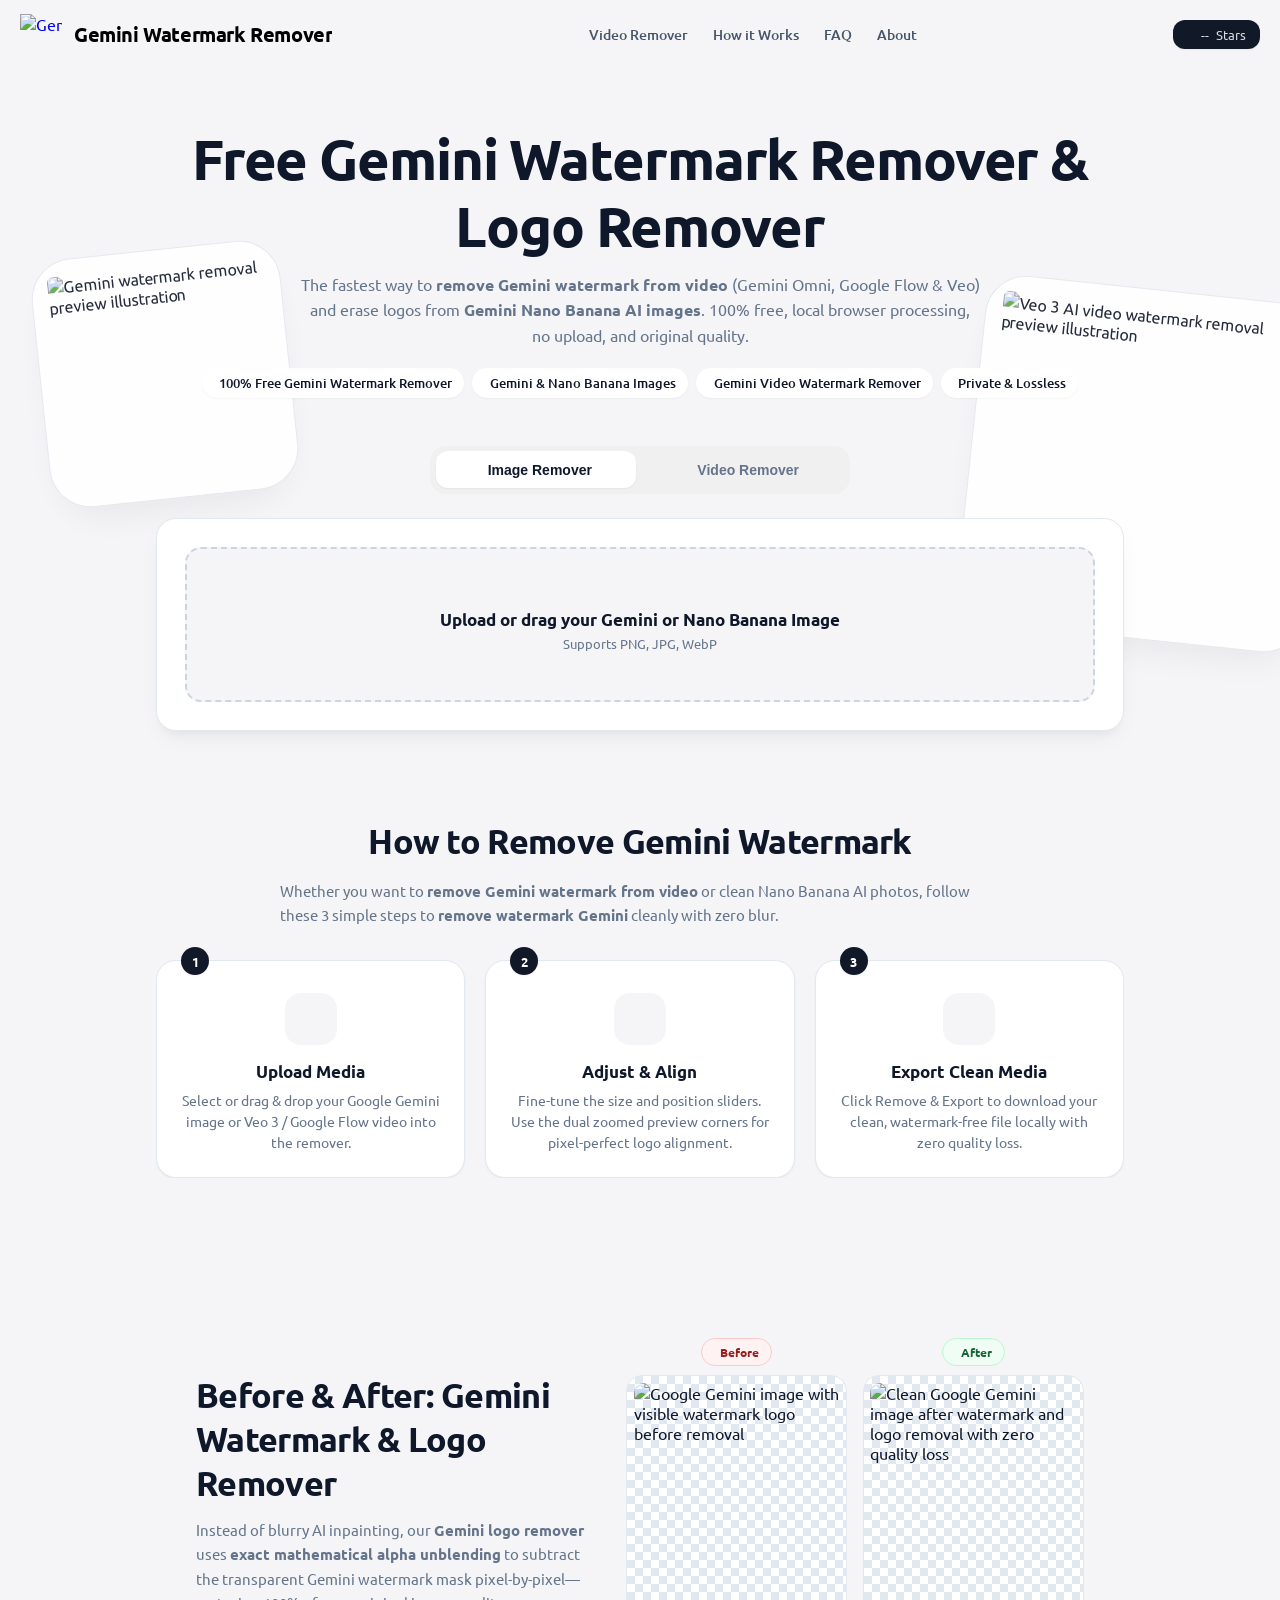
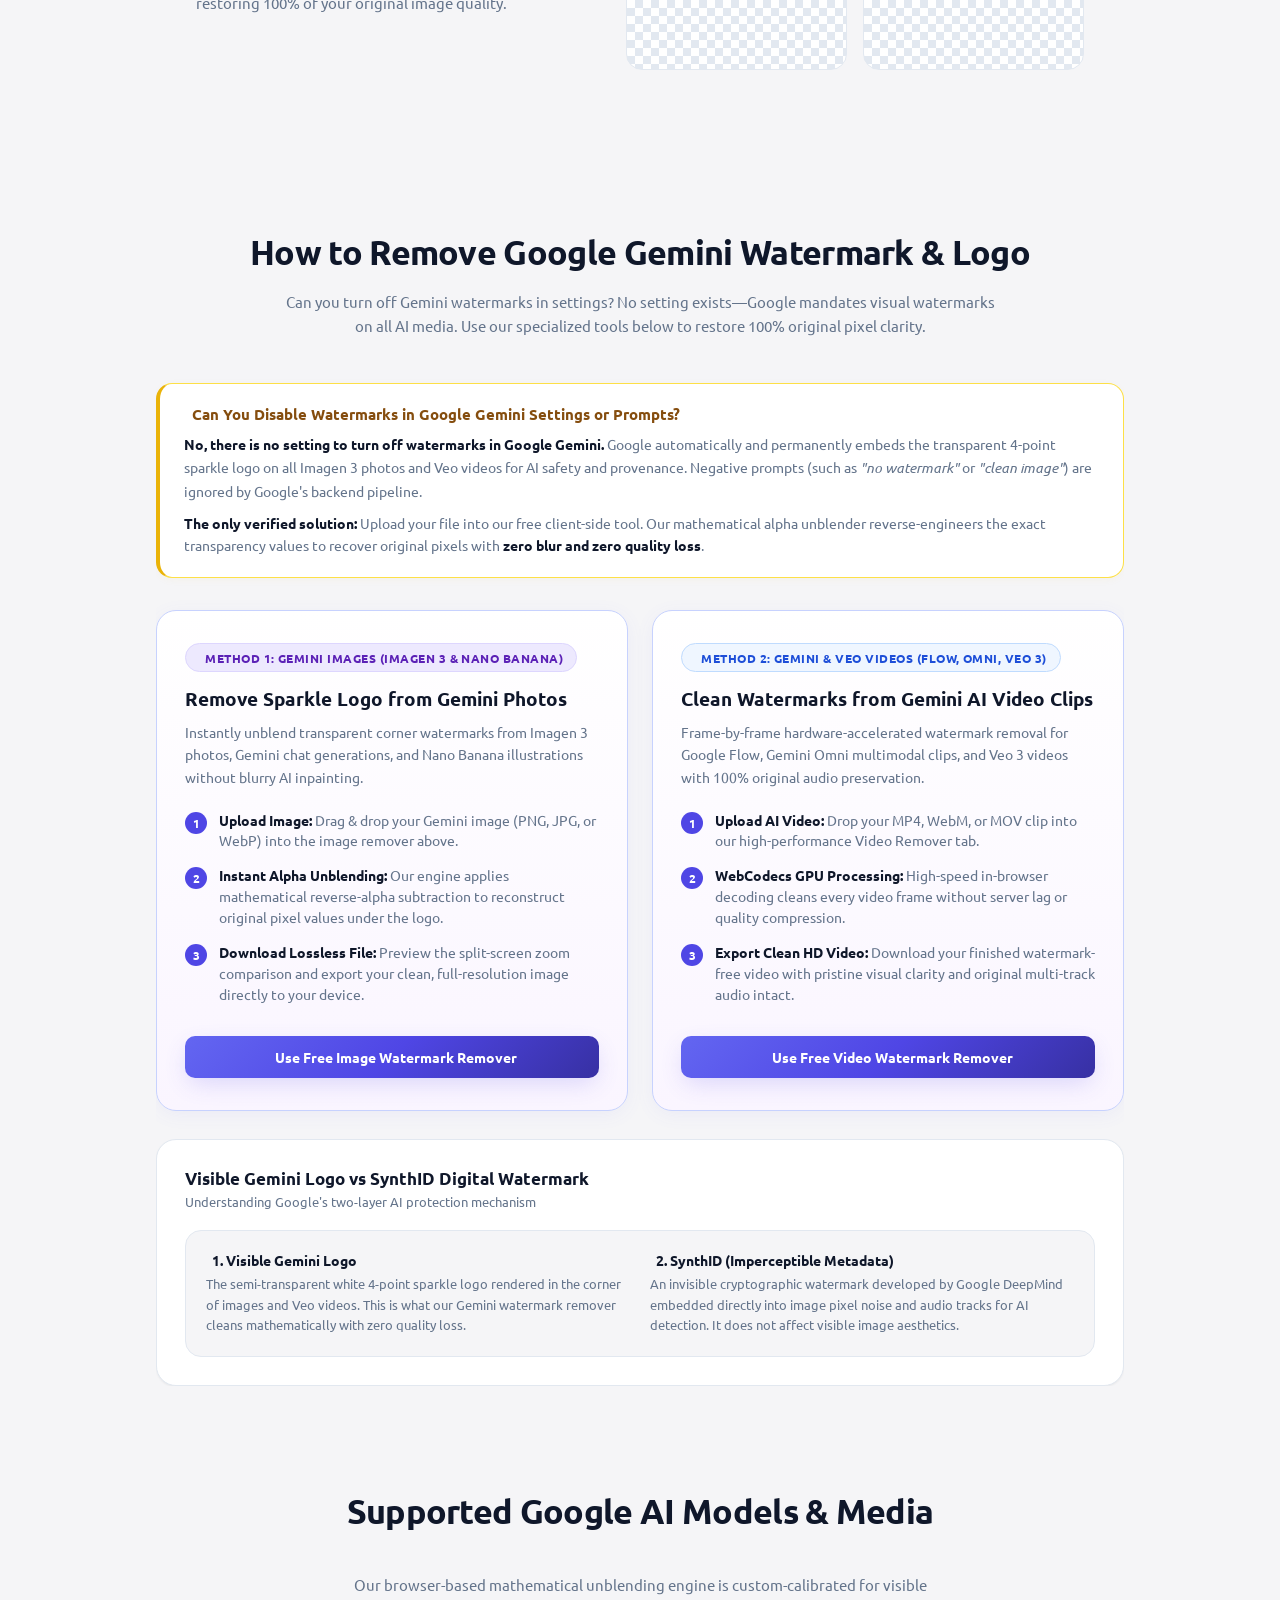
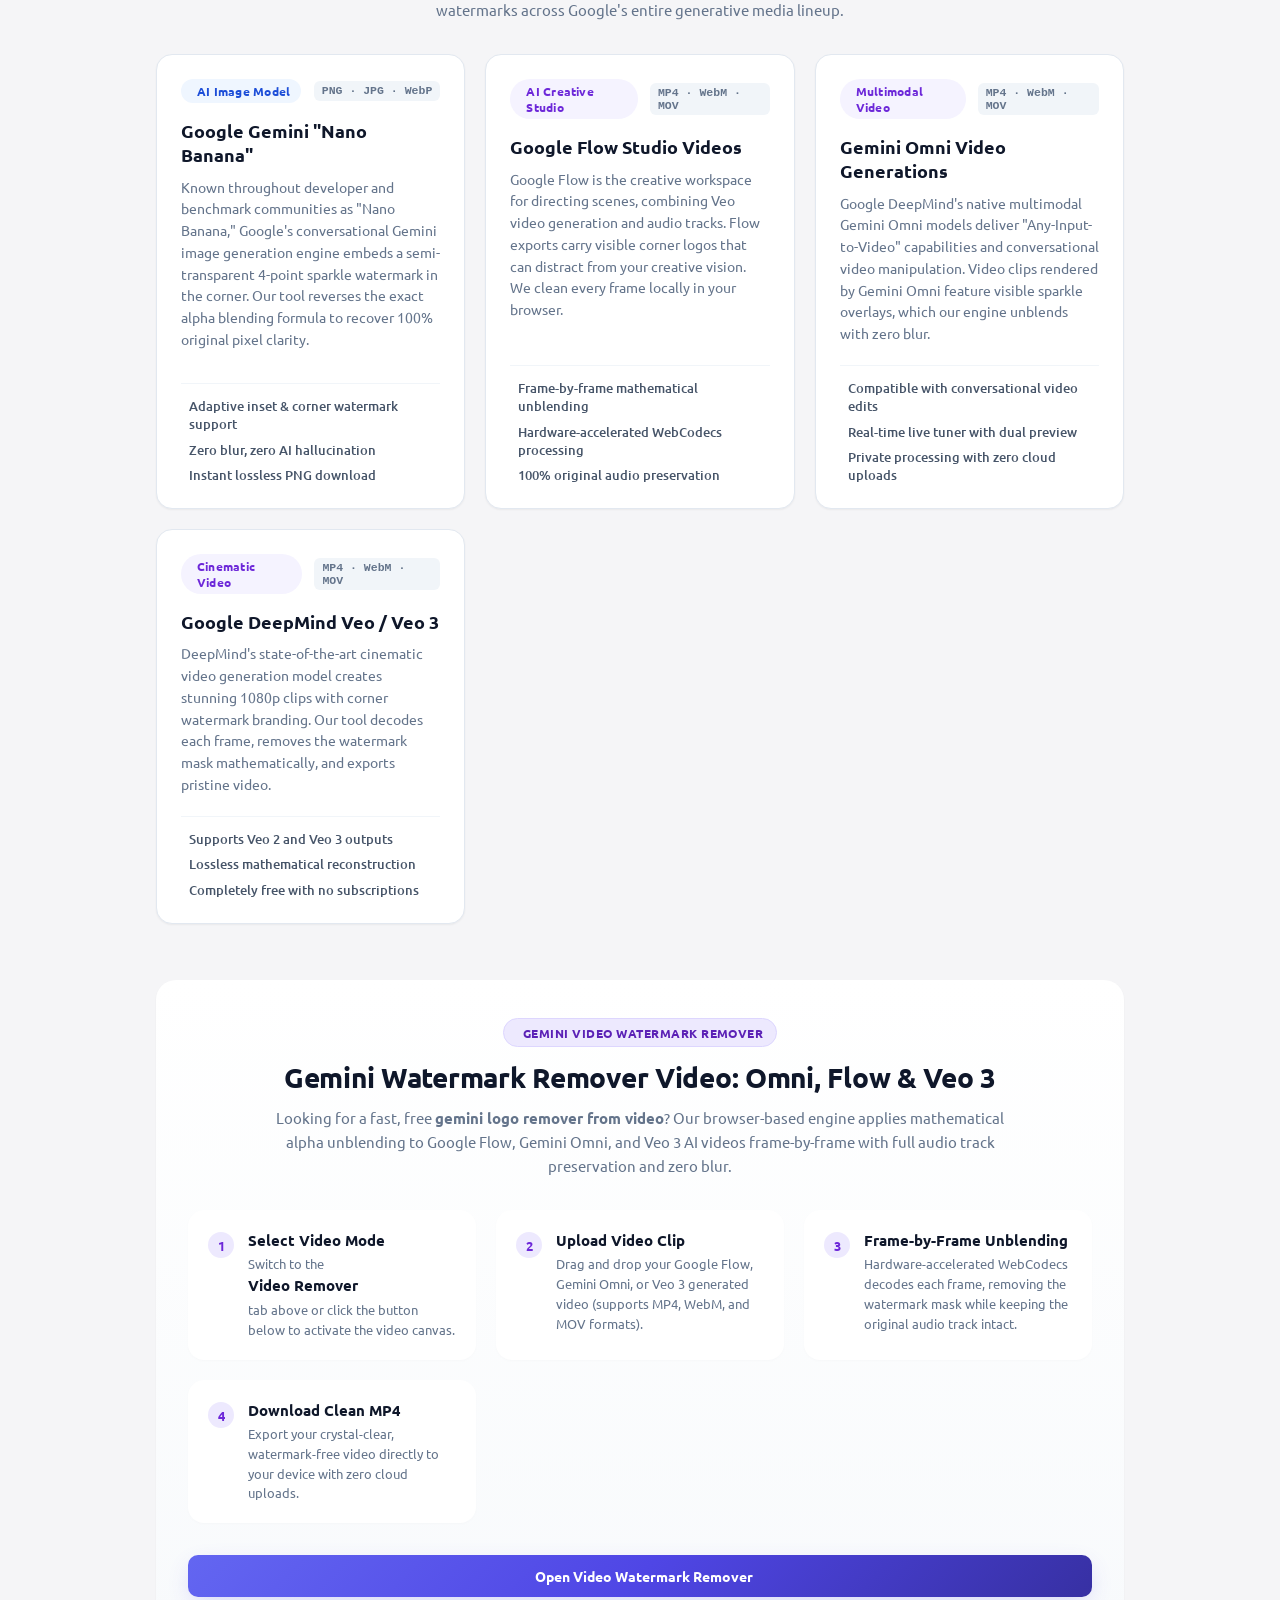
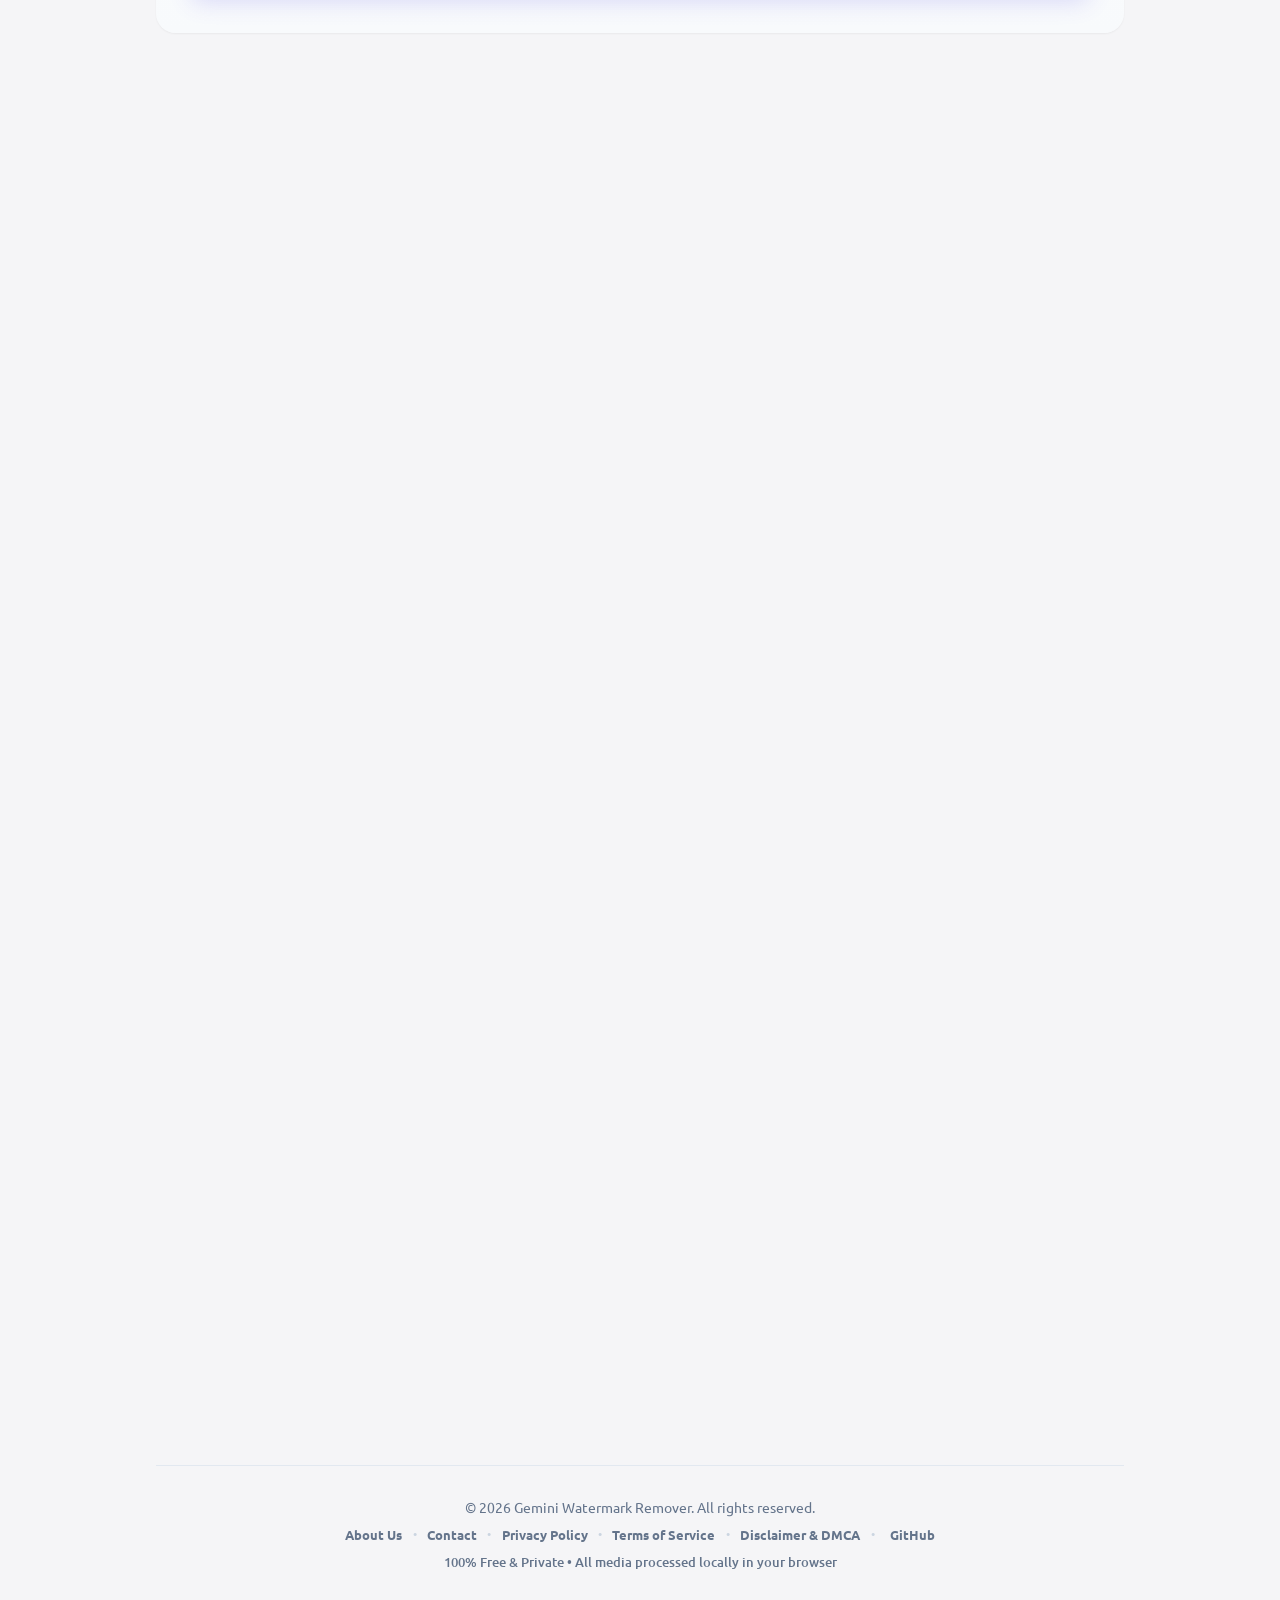
==== commit f99b99ab: "Update repository links, canonical URLs, and maintainer information" ====
--- a/index.html
+++ b/index.html
@@ -10,30 +10,30 @@
   <meta name="keywords"
     content="gemini watermark remover, gemini logo remover, remove gemini watermark, gemini watermark remover video, gemini video watermark remover, gemini watermark remover free, remove gemini watermark from video, gemini remove watermark, gemini logo remover from video, remove watermark gemini, google flow watermark remover, gemini omni watermark remover, nano banana watermark remover, veo 3 watermark remover" />
   <meta name="robots" content="index, follow" />
-  <meta name="author" content="Ishara M." />
+  <meta name="author" content="Bach Duong Solutions" />
   <meta name="theme-color" content="#ffffff" />
   <meta name="apple-mobile-web-app-capable" content="yes" />
   <meta name="apple-mobile-web-app-status-bar-style" content="default" />
   <meta name="apple-mobile-web-app-title" content="Gemini Remover" />
   <link rel="icon" type="image/png"
-    href="https://ishara-madu.github.io/gemini-watermark-remover/assets/favicon-96x96.png" sizes="96x96" />
+    href="https://bachduongsolutions.github.io/gemini-watermark-remover/assets/favicon-96x96.png" sizes="96x96" />
   <link rel="icon" type="image/svg+xml"
-    href="https://ishara-madu.github.io/gemini-watermark-remover/assets/favicon.svg" />
-  <link rel="shortcut icon" href="https://ishara-madu.github.io/gemini-watermark-remover/assets/favicon.ico" />
+    href="https://bachduongsolutions.github.io/gemini-watermark-remover/assets/favicon.svg" />
+  <link rel="shortcut icon" href="https://bachduongsolutions.github.io/gemini-watermark-remover/assets/favicon.ico" />
   <link rel="apple-touch-icon" sizes="180x180"
-    href="https://ishara-madu.github.io/gemini-watermark-remover/assets/apple-touch-icon.png" />
-  <link rel="manifest" href="https://ishara-madu.github.io/gemini-watermark-remover/assets/site.webmanifest" />
-
-  <link rel="canonical" href="https://ishara-madu.github.io/gemini-watermark-remover/" />
+    href="https://bachduongsolutions.github.io/gemini-watermark-remover/assets/apple-touch-icon.png" />
+  <link rel="manifest" href="https://bachduongsolutions.github.io/gemini-watermark-remover/assets/site.webmanifest" />
+
+  <link rel="canonical" href="https://bachduongsolutions.github.io/gemini-watermark-remover/" />
 
   <!-- Open Graph / Facebook -->
   <meta property="og:site_name" content="Gemini Watermark Remover" />
   <meta property="og:type" content="website" />
-  <meta property="og:url" content="https://ishara-madu.github.io/gemini-watermark-remover/" />
+  <meta property="og:url" content="https://bachduongsolutions.github.io/gemini-watermark-remover/" />
   <meta property="og:title" content="Gemini Watermark Remover &amp; Logo Remover – Free Video &amp; Image Tool" />
   <meta property="og:description"
     content="Free Gemini watermark remover &amp; logo remover. Remove Gemini watermark from video (Gemini Omni, Flow, Veo) and Nano Banana AI images online with zero quality loss." />
-  <meta property="og:image" content="https://ishara-madu.github.io/gemini-watermark-remover/assets/logo.webp" />
+  <meta property="og:image" content="https://bachduongsolutions.github.io/gemini-watermark-remover/assets/logo.webp" />
   <meta property="og:image:width" content="1200" />
   <meta property="og:image:height" content="630" />
   <meta property="og:image:alt" content="Free Gemini Watermark Remover &amp; Logo Remover" />
@@ -41,11 +41,11 @@
 
   <!-- Twitter -->
   <meta property="twitter:card" content="summary_large_image" />
-  <meta property="twitter:url" content="https://ishara-madu.github.io/gemini-watermark-remover/" />
+  <meta property="twitter:url" content="https://bachduongsolutions.github.io/gemini-watermark-remover/" />
   <meta property="twitter:title" content="Gemini Watermark Remover &amp; Logo Remover – Free Video &amp; Image Tool" />
   <meta property="twitter:description"
     content="Free Gemini watermark remover &amp; logo remover. Remove Gemini watermark from video (Gemini Omni, Flow, Veo) and Nano Banana AI images online with zero quality loss." />
-  <meta property="twitter:image" content="https://ishara-madu.github.io/gemini-watermark-remover/assets/logo.webp" />
+  <meta property="twitter:image" content="https://bachduongsolutions.github.io/gemini-watermark-remover/assets/logo.webp" />
   <meta property="twitter:image:alt" content="Free Gemini Watermark Remover &amp; Logo Remover" />
 
   <!-- Structured Data (JSON-LD) -->
@@ -64,9 +64,9 @@
           "Gemini Logo Remover",
           "Veo 3 Watermark Remover"
         ],
-        "url": "https://ishara-madu.github.io/gemini-watermark-remover/",
-        "image": "https://ishara-madu.github.io/gemini-watermark-remover/assets/logo.webp",
-        "screenshot": "https://ishara-madu.github.io/gemini-watermark-remover/assets/after.webp",
+        "url": "https://bachduongsolutions.github.io/gemini-watermark-remover/",
+        "image": "https://bachduongsolutions.github.io/gemini-watermark-remover/assets/logo.webp",
+        "screenshot": "https://bachduongsolutions.github.io/gemini-watermark-remover/assets/after.webp",
         "inLanguage": "en",
         "operatingSystem": "All, Web Browser",
         "applicationCategory": "MultimediaApplication",
@@ -87,23 +87,23 @@
           "Real-time Live Tuner with Dual Zoomed Previews & Model Presets",
           "100% Free with No File Limits and No Sign-up Required"
         ],
-        "author": {
-          "@type": "Person",
-          "name": "Ishara M.",
-          "url": "https://ishara-madu.github.io/"
+        "publisher": {
+          "@type": "Organization",
+          "name": "Bach Duong Solutions",
+          "url": "https://github.com/bachduongsolutions"
         }
       },
       {
         "@type": "WebSite",
         "name": "Gemini Watermark Remover",
         "alternateName": "Remove Gemini Watermark Online",
-        "url": "https://ishara-madu.github.io/gemini-watermark-remover/",
+        "url": "https://bachduongsolutions.github.io/gemini-watermark-remover/",
         "description": "Free online Gemini and Google Flow watermark remover for Gemini Omni videos, Veo clips, and Nano Banana AI images.",
         "inLanguage": "en",
         "publisher": {
-          "@type": "Person",
-          "name": "Ishara M.",
-          "url": "https://ishara-madu.github.io/"
+          "@type": "Organization",
+          "name": "Bach Duong Solutions",
+          "url": "https://github.com/bachduongsolutions"
         }
       },
       {
@@ -113,7 +113,7 @@
             "@type": "ListItem",
             "position": 1,
             "name": "Home",
-            "item": "https://ishara-madu.github.io/gemini-watermark-remover/"
+            "item": "https://bachduongsolutions.github.io/gemini-watermark-remover/"
           }
         ]
       },
@@ -121,7 +121,7 @@
         "@type": "HowTo",
         "name": "How to Remove Gemini & Google Flow Watermarks Online",
         "description": "Step-by-step guide to remove visible Gemini and Google Flow watermarks from Gemini Omni videos and Nano Banana images directly in your browser without quality loss.",
-        "image": "https://ishara-madu.github.io/gemini-watermark-remover/assets/logo.webp",
+        "image": "https://bachduongsolutions.github.io/gemini-watermark-remover/assets/logo.webp",
         "step": [
           {
             "@type": "HowToStep",
@@ -275,50 +275,6 @@
         <a href="#how-it-works" class="nav-link">How it Works</a>
         <a href="#faq" class="nav-link">FAQ</a>
         <a href="./about.html" class="nav-link">About</a>
-
-        <!-- Tools Dropdown -->
-        <div class="nav-dropdown" id="tools-dropdown">
-          <button type="button" class="nav-link nav-dropdown-btn" id="tools-dropdown-btn" aria-expanded="false"
-            aria-haspopup="true">
-            <span>Tools</span>
-            <iconify-icon icon="ph:caret-down-bold" class="dropdown-arrow" width="12"></iconify-icon>
-          </button>
-          <div class="dropdown-menu" id="tools-dropdown-menu">
-            <a href="https://ishara-madu.github.io/online-image-converter/" target="_blank" rel="noopener noreferrer"
-              class="dropdown-item promo-item"
-              data-auto-favicon="https://ishara-madu.github.io/online-image-converter/">
-              <div class="dropdown-item-icon promo-icon">
-                <img src="https://ishara-madu.github.io/online-image-converter/favicon.ico"
-                  onerror="this.onerror=null; this.src='https://www.google.com/s2/favicons?domain=ishara-madu.github.io&amp;sz=64';"
-                  alt="Online Image Converter Favicon" class="tool-favicon-img" width="22" height="22" loading="lazy" />
-              </div>
-              <div class="dropdown-item-content">
-                <div class="dropdown-item-title-row">
-                  <span class="dropdown-item-title">Online Image Converter</span>
-                  <span class="badge-featured">Free &amp; Fast</span>
-                </div>
-                <p class="dropdown-item-desc">Convert WebP, PNG, JPG, AVIF, GIF with zero quality loss.</p>
-              </div>
-              <iconify-icon icon="ph:arrow-square-out-bold" width="16" class="dropdown-ext-icon"></iconify-icon>
-            </a>
-
-            <div class="dropdown-divider"></div>
-
-            <a href="#" class="dropdown-item active-tool">
-              <div class="dropdown-item-icon active-icon">
-                <img src="./assets/favicon-96x96.png" alt="Gemini Watermark Remover Favicon" class="tool-favicon-img"
-                  width="22" height="22" loading="lazy" />
-              </div>
-              <div class="dropdown-item-content">
-                <div class="dropdown-item-title-row">
-                  <span class="dropdown-item-title">Gemini Watermark Remover</span>
-                  <span class="badge-current">Current</span>
-                </div>
-                <p class="dropdown-item-desc">Remove Gemini, Flow &amp; Omni watermarks mathematically.</p>
-              </div>
-            </a>
-          </div>
-        </div>
       </nav>
 
       <!-- Hamburger Menu Toggle Button (Mobile Only) -->
@@ -370,17 +326,12 @@
         </div>
 
         <div class="header-action-buttons">
-          <a href="https://github.com/ishara-madu/gemini-watermark-remover" target="_blank" rel="noopener noreferrer"
+          <a href="https://github.com/bachduongsolutions/gemini-watermark-remover" target="_blank" rel="noopener noreferrer"
             class="btn-github" title="Star on GitHub">
             <iconify-icon icon="ph:github-logo" width="18"></iconify-icon>
             <iconify-icon icon="ph:star-fill" width="14" style="color: #eab308;"></iconify-icon>
             <span id="star-count-num">--</span>
             <span class="btn-github-label">Stars</span>
-          </a>
-          <a href="https://buymeacoffee.com/ishara.madu" target="_blank" rel="noopener noreferrer" class="btn-donate"
-            title="Support the project">
-            <iconify-icon icon="ph:heart-fill" width="16" style="color: #f43f5e;"></iconify-icon>
-            <span>Donate</span>
           </a>
         </div>
       </div>
@@ -1304,9 +1255,8 @@
     <!-- Footer -->
     <footer class="app-footer">
       <div class="footer-content">
-        <p class="footer-credit">
-          Designed &amp; Developed by <a href="https://ishara-madu.github.io/" target="_blank" rel="noopener noreferrer"
-            class="footer-author-link"><strong>Ishara M.</strong></a>
+        <p class="footer-copy">
+          © 2026 Gemini Watermark Remover. All rights reserved.
         </p>
 
         <div class="footer-links">
@@ -1320,14 +1270,10 @@
           <span class="footer-dot">•</span>
           <a href="./disclaimer.html" class="footer-link">Disclaimer &amp; DMCA</a>
           <span class="footer-dot">•</span>
-          <a href="https://github.com/ishara-madu/gemini-watermark-remover" target="_blank" rel="noopener noreferrer"
+          <a href="https://github.com/bachduongsolutions/gemini-watermark-remover" target="_blank" rel="noopener noreferrer"
             class="footer-link">
             <iconify-icon icon="ph:github-logo-bold" width="14"></iconify-icon> GitHub
           </a>
-          <span class="footer-dot">•</span>
-          <a href="https://buymeacoffee.com/ishara.madu" target="_blank" rel="noopener noreferrer" class="footer-link">
-            <iconify-icon icon="ph:heart-fill" width="14" style="color: #f43f5e;"></iconify-icon> Support
-          </a>
         </div>
 
         <p class="footer-sub">
